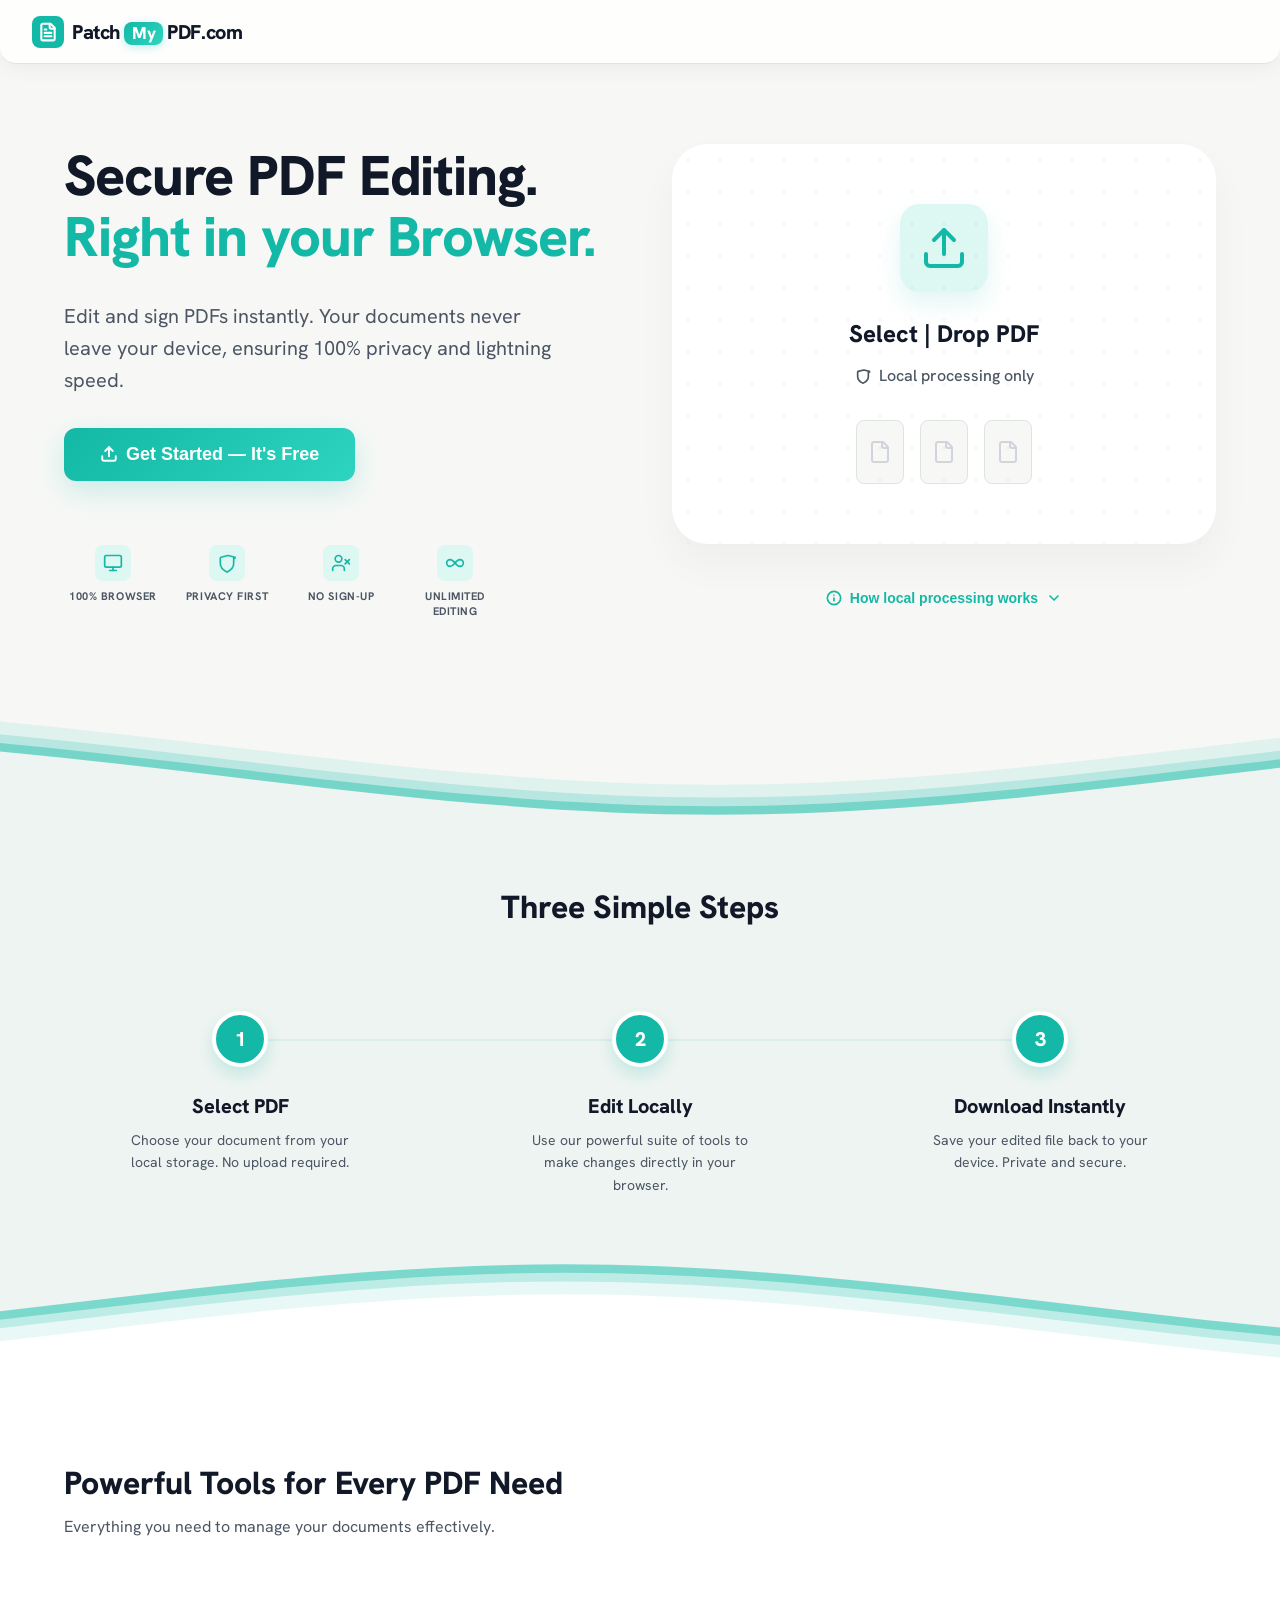
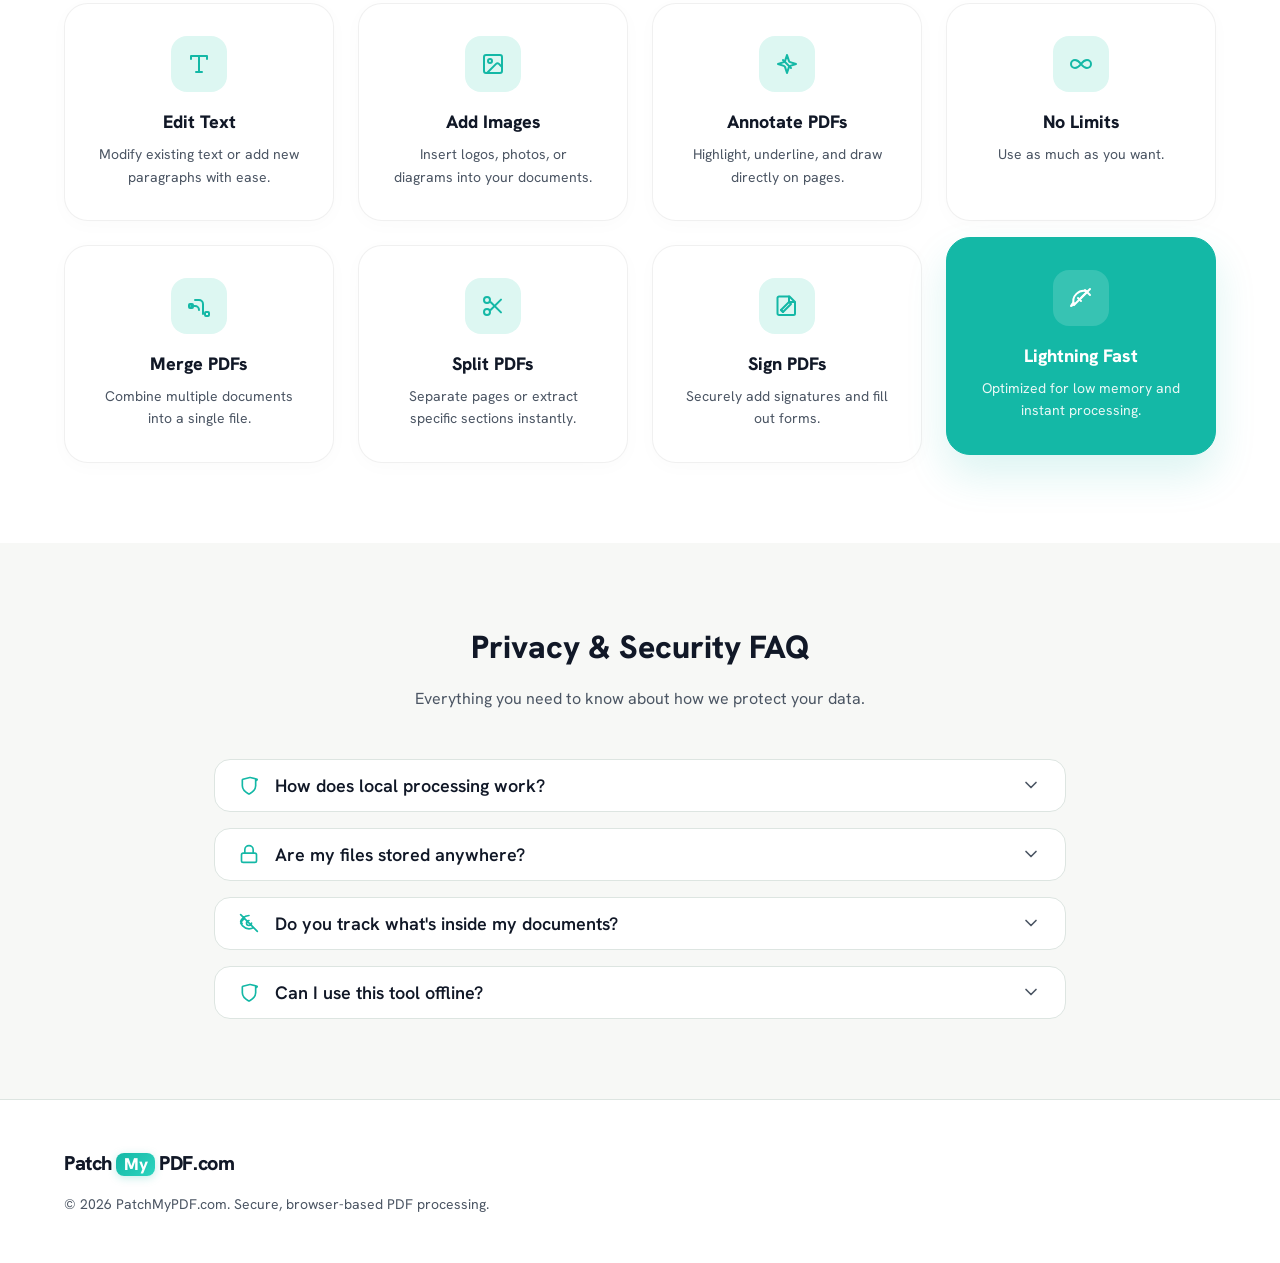
==== index.html @ a5cbeb70 "updated the theme'" ====
<!doctype html>
<html lang="en">
  <head>
    <meta charset="UTF-8" />
    <link rel="icon" type="image/svg+xml" href="/favicon.svg" />
    <meta name="viewport" content="width=device-width, initial-scale=1.0" />
    <link rel="canonical" href="https://patchmypdf.com" />
    <title>PatchMyPdf.com - Secure Browser PDF Editor</title>
    <meta name="description" content="Edit, sign, and annotate PDFs securely in your browser. Your files never leave your device, ensuring 100% privacy. Free to use with no sign-up required." />
    <meta name="keywords" content="pdf editor, edit pdf online, secure pdf editor, browser pdf editor, sign pdf, annotate pdf, fill pdf form, local pdf processing, private pdf editor, free pdf tools" />
    <meta name="author" content="PatchMyPDF" />
    <meta name="theme-color" content="#14B8A6" />
    <meta name="robots" content="index, follow" />
    
    <!-- Open Graph / Facebook -->
    <meta property="og:type" content="website" />
    <meta property="og:url" content="https://patchmypdf.com" />
    <meta property="og:title" content="PatchMyPdf.com - Secure Browser PDF Editor" />
    <meta property="og:description" content="Edit, sign, and annotate PDFs securely in your browser. Your files never leave your device, ensuring 100% privacy. Free to use with no sign-up required." />
    <meta property="og:image" content="https://patchmypdf.com/og-image.png" />
    <meta property="og:site_name" content="PatchMyPDF" />
    <meta property="og:locale" content="en_US" />

    <!-- Twitter -->
    <meta name="twitter:card" content="summary_large_image" />
    <meta name="twitter:url" content="https://patchmypdf.com" />
    <meta name="twitter:title" content="PatchMyPdf.com - Secure Browser PDF Editor" />
    <meta name="twitter:description" content="Edit, sign, and annotate PDFs securely in your browser. Your files never leave your device, ensuring 100% privacy. Free to use with no sign-up required." />
    <meta name="twitter:image" content="https://patchmypdf.com/og-image.png" />

    <!-- Web App Manifest & Apple Touch -->
    <link rel="manifest" href="/site.webmanifest" />
    <link rel="apple-touch-icon" href="/favicon.svg" />

    <link rel="preconnect" href="https://fonts.googleapis.com">
    <link rel="preconnect" href="https://fonts.gstatic.com" crossorigin>
    <link href="https://fonts.googleapis.com/css2?family=Hanken+Grotesk:ital,wght@0,100..900;1,100..900&family=Montserrat:ital,wght@0,100..900;1,100..900&display=swap" rel="stylesheet">

    <!-- JSON-LD Structured Data -->
    <script type="application/ld+json">
    {
      "@context": "https://schema.org",
      "@graph": [
        {
          "@type": "WebApplication",
          "@id": "https://patchmypdf.com/#webapp",
          "url": "https://patchmypdf.com",
          "name": "PatchMyPDF",
          "applicationCategory": "BusinessApplication",
          "operatingSystem": "All",
          "browserRequirements": "Requires JavaScript. Requires HTML5.",
          "softwareVersion": "1.0",
          "offers": {
            "@type": "Offer",
            "price": "0.00",
            "priceCurrency": "USD"
          },
          "description": "A privacy-first, secure, browser-based PDF editor. All processing happens locally on the user's device via WebAssembly.",
          "featureList": [
            "Secure browser-based PDF editing",
            "Local rendering and processing",
            "Text overlay editing and drawing tools",
            "Image insertion and digital signatures",
            "Page deletion, rotation, and merging"
          ],
          "screenshot": "https://patchmypdf.com/og-image.png",
          "author": {
            "@type": "Organization",
            "name": "PatchMyPDF",
            "url": "https://patchmypdf.com"
          }
        },
        {
          "@type": "FAQPage",
          "@id": "https://patchmypdf.com/#faq",
          "mainEntity": [
            {
              "@type": "Question",
              "name": "How does local processing work?",
              "acceptedAnswer": {
                "@type": "Answer",
                "text": "Our editor uses WebAssembly and modern browser APIs to process your PDFs directly on your device. When you open a file, it's loaded into your browser's memory, not our servers. All edits, annotations, and signing happen locally."
              }
            },
            {
              "@type": "Question",
              "name": "Are my files stored anywhere?",
              "acceptedAnswer": {
                "@type": "Answer",
                "text": "No. Your files are never uploaded to any cloud storage or server. They exist only in your browser's temporary memory while the tab is open. Once you close the tab or refresh the page, the data is cleared from memory."
              }
            },
            {
              "@type": "Question",
              "name": "Do you track what's inside my documents?",
              "acceptedAnswer": {
                "@type": "Answer",
                "text": "Absolutely not. Since the processing is 100% local, we have no technical way to see your content, filenames, or metadata. We don't even log that a specific file was opened."
              }
            },
            {
              "@type": "Question",
              "name": "Can I use this tool offline?",
              "acceptedAnswer": {
                "@type": "Answer",
                "text": "Yes! Once the page is loaded, you can disconnect from the internet and continue editing your PDFs. The core logic is bundled within the application and runs entirely in your browser."
              }
            }
          ]
        }
      ]
    }
    </script>
    <script type="module" crossorigin src="/assets/main-DFtUwtd4.js"></script>
    <link rel="modulepreload" crossorigin href="/assets/analytics-Dv_FBLls.js">
    <link rel="modulepreload" crossorigin href="/assets/rolldown-runtime-CpWojdLp.js">
    <link rel="modulepreload" crossorigin href="/assets/vendor-pdf-AKtx4L3C.js">
    <link rel="stylesheet" crossorigin href="/assets/main-BzLOwBxw.css">
  </head>
  <body>
    <!-- Header -->
    <header>
      <div class="container nav-container">
        <a href="./index.html" class="logo-wrap">
          <div class="logo-box">
            <!-- Lucide FileText icon -->
            <svg xmlns="http://www.w3.org/2000/svg" width="20" height="20" viewBox="0 0 24 24" fill="none" stroke="currentColor" stroke-width="2.5" stroke-linecap="round" stroke-linejoin="round"><path d="M15 2H6a2 2 0 0 0-2 2v16a2 2 0 0 0 2 2h12a2 2 0 0 0 2-2V7Z"/><path d="M14 2v4a2 2 0 0 0 2 2h4"/><path d="M10 9H8"/><path d="M16 13H8"/><path d="M16 17H8"/></svg>
          </div>
          <span class="logo-text">Patch<span class="logo-highlight">My</span>PDF.com</span>
        </a>
      </div>
    </header>

    <!-- Main -->
    <main>
      <!-- Hero -->
      <section class="hero">
        <div class="container hero-grid">
          <!-- Left Column -->
          <div class="hero-content">
            <h1 class="hero-title">Secure PDF Editing.<br /><span>Right in your Browser.</span></h1>
            <p class="hero-desc">
              Edit and sign PDFs instantly. Your documents never leave your device, ensuring 100% privacy and lightning speed.
            </p>
            
            <div>
              <button id="get-started-btn" class="btn-primary">
                <!-- Lucide Upload icon -->
                <svg xmlns="http://www.w3.org/2000/svg" width="18" height="18" viewBox="0 0 24 24" fill="none" stroke="currentColor" stroke-width="2.5" stroke-linecap="round" stroke-linejoin="round"><path d="M21 15v4a2 2 0 0 1-2 2H5a2 2 0 0 1-2-2v-4"/><polyline points="17 8 12 3 7 8"/><line x1="12" x2="12" y1="3" y2="15"/></svg>
                Get Started — It's Free
              </button>
            </div>

            <!-- Badges -->
            <div class="badges-grid">
              <div class="badge-item">
                <div class="badge-icon">
                  <!-- Lucide Monitor icon -->
                  <svg xmlns="http://www.w3.org/2000/svg" width="20" height="20" viewBox="0 0 24 24" fill="none" stroke="currentColor" stroke-width="2" stroke-linecap="round" stroke-linejoin="round"><rect width="20" height="14" x="2" y="3" rx="2"/><line x1="8" x2="16" y1="21" y2="21"/><line x1="12" x2="12" y1="17" y2="21"/></svg>
                </div>
                <span class="badge-label">100% BROWSER</span>
              </div>
              <div class="badge-item">
                <div class="badge-icon">
                  <!-- Lucide Shield icon -->
                  <svg xmlns="http://www.w3.org/2000/svg" width="20" height="20" viewBox="0 0 24 24" fill="none" stroke="currentColor" stroke-width="2" stroke-linecap="round" stroke-linejoin="round"><path d="M20 13c0 5-3.5 7.5-7.66 9.7a1 1 0 0 1-.68 0C7.5 20.5 4 18 4 13V6a1 1 0 0 1 .76-.97l8.24-2a1 1 0 0 1 .48 0l8.24 2A1 1 0 0 1 20 6z"/></svg>
                </div>
                <span class="badge-label">PRIVACY FIRST</span>
              </div>
              <div class="badge-item">
                <div class="badge-icon">
                  <!-- Lucide UserX icon -->
                  <svg xmlns="http://www.w3.org/2000/svg" width="20" height="20" viewBox="0 0 24 24" fill="none" stroke="currentColor" stroke-width="2" stroke-linecap="round" stroke-linejoin="round"><path d="M16 21v-2a4 4 0 0 0-4-4H6a4 4 0 0 0-4 4v2"/><circle cx="9" cy="7" r="4"/><line x1="17" x2="22" y1="8" y2="13"/><line x1="22" x2="17" y1="8" y2="13"/></svg>
                </div>
                <span class="badge-label">NO SIGN-UP</span>
              </div>
              <div class="badge-item">
                <div class="badge-icon">
                  <!-- Lucide Infinity icon -->
                  <svg xmlns="http://www.w3.org/2000/svg" width="20" height="20" viewBox="0 0 24 24" fill="none" stroke="currentColor" stroke-width="2" stroke-linecap="round" stroke-linejoin="round"><path d="M12 12c-2-2.67-4-4-6-4a4 4 0 1 0 0 8c2 0 4-1.33 6-4Zm0 0c2 2.67 4 4 6 4a4 4 0 1 0 0-8c-2 0-4 1.33-6 4Z"/></svg>
                </div>
                <span class="badge-label">UNLIMITED EDITING</span>
              </div>
            </div>
          </div>

          <!-- Right Column (Drop Zone Container) -->
          <div>
            <div id="drop-zone" class="drop-paper" tabindex="0" aria-label="Upload PDF file" role="button">
              <input id="pdf-upload-input" type="file" accept="application/pdf" style="display: none;" aria-label="Upload PDF file" />
              
              <!-- Global validation error -->
              <div id="global-error" class="global-error-box">
                <!-- Lucide AlertCircle icon -->
                <svg xmlns="http://www.w3.org/2000/svg" width="18" height="18" viewBox="0 0 24 24" fill="none" stroke="currentColor" stroke-width="2" stroke-linecap="round" stroke-linejoin="round"><circle cx="12" cy="12" r="10"/><line x1="12" x2="12" y1="8" y2="12"/><line x1="12" x2="12.01" y1="16" y2="16"/></svg>
                <span id="global-error-text">Please select a valid PDF file.</span>
              </div>

              <!-- Upload View (Default) -->
              <div id="upload-view" class="upload-view-content">
                <div class="upload-icon-box">
                  <!-- Lucide Upload icon -->
                  <svg xmlns="http://www.w3.org/2000/svg" width="48" height="48" viewBox="0 0 24 24" fill="none" stroke="currentColor" stroke-width="2" stroke-linecap="round" stroke-linejoin="round"><path d="M21 15v4a2 2 0 0 1-2 2H5a2 2 0 0 1-2-2v-4"/><polyline points="17 8 12 3 7 8"/><line x1="12" x2="12" y1="3" y2="15"/></svg>
                </div>
                <h2 class="upload-title">Select | Drop PDF</h2>
                <div class="upload-subtitle">
                  <!-- Lucide Shield icon -->
                  <svg xmlns="http://www.w3.org/2000/svg" width="16" height="16" viewBox="0 0 24 24" fill="none" stroke="currentColor" stroke-width="2.5" stroke-linecap="round" stroke-linejoin="round"><path d="M20 13c0 5-3.5 7.5-7.66 9.7a1 1 0 0 1-.68 0C7.5 20.5 4 18 4 13V6a1 1 0 0 1 .76-.97l8.24-2a1 1 0 0 1 .48 0l8.24 2A1 1 0 0 1 20 6z"/></svg>
                  Local processing only
                </div>
                <div class="file-cards-preview">
                  <div class="preview-card">
                    <svg xmlns="http://www.w3.org/2000/svg" width="24" height="24" viewBox="0 0 24 24" fill="none" stroke="currentColor" stroke-width="2" stroke-linecap="round" stroke-linejoin="round"><path d="M15 2H6a2 2 0 0 0-2 2v16a2 2 0 0 0 2 2h12a2 2 0 0 0 2-2V7Z"/><path d="M14 2v4a2 2 0 0 0 2 2h4"/></svg>
                  </div>
                  <div class="preview-card">
                    <svg xmlns="http://www.w3.org/2000/svg" width="24" height="24" viewBox="0 0 24 24" fill="none" stroke="currentColor" stroke-width="2" stroke-linecap="round" stroke-linejoin="round"><path d="M15 2H6a2 2 0 0 0-2 2v16a2 2 0 0 0 2 2h12a2 2 0 0 0 2-2V7Z"/><path d="M14 2v4a2 2 0 0 0 2 2h4"/></svg>
                  </div>
                  <div class="preview-card">
                    <svg xmlns="http://www.w3.org/2000/svg" width="24" height="24" viewBox="0 0 24 24" fill="none" stroke="currentColor" stroke-width="2" stroke-linecap="round" stroke-linejoin="round"><path d="M15 2H6a2 2 0 0 0-2 2v16a2 2 0 0 0 2 2h12a2 2 0 0 0 2-2V7Z"/><path d="M14 2v4a2 2 0 0 0 2 2h4"/></svg>
                  </div>
                </div>
              </div>

              <!-- Staging View (Hidden initially) -->
              <div id="staging-view" class="staging-view-content" style="display: none;">
                <div class="staged-icon-wrap">
                  <div class="staged-icon-box">
                    <!-- Lucide FileText icon -->
                    <svg xmlns="http://www.w3.org/2000/svg" width="32" height="32" viewBox="0 0 24 24" fill="none" stroke="currentColor" stroke-width="2" stroke-linecap="round" stroke-linejoin="round"><path d="M15 2H6a2 2 0 0 0-2 2v16a2 2 0 0 0 2 2h12a2 2 0 0 0 2-2V7Z"/><path d="M14 2v4a2 2 0 0 0 2 2h4"/><path d="M10 9H8"/><path d="M16 13H8"/><path d="M16 17H8"/></svg>
                  </div>
                  <div class="success-badge">
                    <!-- Lucide CheckCircle icon -->
                    <svg xmlns="http://www.w3.org/2000/svg" width="16" height="16" viewBox="0 0 24 24" fill="none" stroke="currentColor" stroke-width="2.5" stroke-linecap="round" stroke-linejoin="round"><circle cx="12" cy="12" r="10"/><path d="m9 12 2 2 4-4"/></svg>
                  </div>
                </div>

                <h3 id="staged-file-name" class="staged-name">document.pdf</h3>
                <div id="staged-file-details" class="staged-details">2.4 MB • 2 pages</div>

                <span class="staged-action-title">SELECT AN ACTION</span>

                <div class="progress-bar-container" id="processing-bar">
                  <div class="progress-bar">
                    <div class="progress-bar-fill"></div>
                  </div>
                  <span class="processing-text">PROCESSING DOCUMENT...</span>
                </div>

                <div class="action-buttons-stack">
                  <div class="primary-action-wrap">
                    <button id="proceed-btn" class="btn-primary" style="padding: 12px 48px; font-size: 16px; border-radius: 12px;">
                      <!-- Lucide FileText icon -->
                      <svg xmlns="http://www.w3.org/2000/svg" width="18" height="18" viewBox="0 0 24 24" fill="none" stroke="currentColor" stroke-width="2" stroke-linecap="round" stroke-linejoin="round"><path d="M15 2H6a2 2 0 0 0-2 2v16a2 2 0 0 0 2 2h12a2 2 0 0 0 2-2V7Z"/><path d="M14 2v4a2 2 0 0 0 2 2h4"/><path d="M10 9H8"/><path d="M16 13H8"/><path d="M16 17H8"/></svg>
                      Edit Content
                    </button>
                  </div>
                  <button id="remove-btn" class="btn-text-full">
                    <!-- Lucide X icon -->
                    <svg xmlns="http://www.w3.org/2000/svg" width="18" height="18" viewBox="0 0 24 24" fill="none" stroke="currentColor" stroke-width="2" stroke-linecap="round" stroke-linejoin="round"><path d="M18 6 6 18"/><path d="m6 6 12 12"/></svg>
                    Remove File
                  </button>
                </div>
              </div>

              <!-- Password Unlock View (Hidden initially) -->
              <div id="password-view" class="password-view-content" style="display: none;">
                <div class="lock-icon-box">
                  <!-- Lucide Lock icon -->
                  <svg xmlns="http://www.w3.org/2000/svg" width="32" height="32" viewBox="0 0 24 24" fill="none" stroke="currentColor" stroke-width="2" stroke-linecap="round" stroke-linejoin="round"><rect width="18" height="11" x="3" y="11" rx="2" ry="2"/><path d="M7 11V7a5 5 0 0 1 10 0v4"/></svg>
                </div>

                <h3 class="staged-name password-file-name">document.pdf</h3>
                <div class="staged-details" style="font-weight: 500;">
                  This file is password-protected. Enter password to unlock and edit.
                </div>

                <div id="password-error" class="alert-error" style="display: none;">
                  Incorrect password. Please try again.
                </div>

                <form id="password-form" class="password-input-group">
                  <div class="password-input-wrapper">
                    <span class="password-label">PDF Password</span>
                    <input id="password-input" class="password-input-field" type="password" required aria-label="PDF Password" />
                    
                    <button type="button" id="toggle-password-btn" class="toggle-password-btn" aria-label="toggle password visibility">
                      <!-- Lucide Eye icon -->
                      <svg class="eye-icon" xmlns="http://www.w3.org/2000/svg" width="20" height="20" viewBox="0 0 24 24" fill="none" stroke="currentColor" stroke-width="2" stroke-linecap="round" stroke-linejoin="round"><path d="M2.062 12.348a1 1 0 0 1 0-.696 10.75 10.75 0 0 1 19.876 0 1 1 0 0 1 0 .696 10.75 10.75 0 0 1-19.876 0z"/><circle cx="12" cy="12" r="3"/></svg>
                      <!-- Lucide EyeOff icon (hidden initially) -->
                      <svg class="eye-off-icon" style="display: none;" xmlns="http://www.w3.org/2000/svg" width="20" height="20" viewBox="0 0 24 24" fill="none" stroke="currentColor" stroke-width="2" stroke-linecap="round" stroke-linejoin="round"><path d="M9.88 9.88a3 3 0 1 0 4.24 4.24"/><path d="M10.73 5.08A10.43 10.43 0 0 1 12 5c7 0 10 7 10 7a13.16 13.16 0 0 1-1.67 2.68"/><path d="M6.61 6.61A13.52 13.52 0 0 0 2 12s3 7 10 7a9.74 9.74 0 0 0 5.39-1.61"/><line x1="2" x2="22" y1="2" y2="22"/></svg>
                    </button>
                  </div>

                  <div class="password-btn-group" style="margin-top: 24px;">
                    <button type="button" id="cancel-unlock-btn" class="btn-text" style="padding: 12px 24px; border-radius: 12px; font-weight: 600;">Cancel</button>
                    <button type="submit" id="unlock-btn" class="btn-primary" disabled style="padding: 12px 24px; border-radius: 12px; font-weight: 600; font-size: 14px;">Unlock</button>
                  </div>
                </form>
              </div>

              <!-- Background dot pattern overlay -->
              <div class="dots-pattern"></div>
            </div>

            <!-- How It Works Toggler -->
            <div class="how-it-works-wrap">
              <button id="how-it-works-toggle" class="how-it-works-toggle" aria-expanded="false" aria-controls="how-it-works-content">
                <!-- Lucide Info icon -->
                <svg xmlns="http://www.w3.org/2000/svg" width="16" height="16" viewBox="0 0 24 24" fill="none" stroke="currentColor" stroke-width="2.5" stroke-linecap="round" stroke-linejoin="round"><circle cx="12" cy="12" r="10"/><path d="M12 16v-4"/><path d="M12 8h.01"/></svg>
                How local processing works
                <!-- Lucide ChevronDown icon -->
                <svg class="chevron-icon" xmlns="http://www.w3.org/2000/svg" width="16" height="16" viewBox="0 0 24 24" fill="none" stroke="currentColor" stroke-width="2.5" stroke-linecap="round" stroke-linejoin="round"><path d="m6 9 6 6 6-6"/></svg>
              </button>
              
              <div id="how-it-works-content" class="how-it-works-content">
                <p>
                  When you select a PDF, your browser reads the file directly from your disk into its private memory. Our code (running in your browser) performs all editing tasks using your computer's power. <strong>Your file data is never sent to our servers.</strong> Even if you disconnect from the internet after loading the page, the editor will continue to work.
                </p>
              </div>
            </div>
          </div>
        </div>
      </section>

      <!-- Top Wave Transition -->
      <div class="wave-transition top-wave">
        <div class="wave-container">
          <svg class="waves-svg" xmlns="http://www.w3.org/2000/svg" viewBox="0 24 150 28" preserveAspectRatio="none" shapeRendering="auto">
            <defs>
              <path id="gentle-wave" d="M-160 44c30 0 58-18 88-18s 58 18 88 18 58-18 88-18 58 18 88 18 v44h-352z" />
            </defs>
            <g class="parallax">
              <use href="#gentle-wave" x="48" y="0" />
              <use href="#gentle-wave" x="48" y="3" />
              <use href="#gentle-wave" x="48" y="5" />
              <use href="#gentle-wave" x="48" y="7" />
            </g>
          </svg>
        </div>
      </div>

      <!-- Three Steps Section -->
      <section class="steps-section">
        <div class="container" style="position: relative; z-index: 1;">
          <h2 class="steps-title">Three Simple Steps</h2>
          
          <div class="steps-grid">
            <!-- Connector Line -->
            <div class="steps-line"></div>

            <!-- Step 1 -->
            <div class="step-card">
              <div class="step-number">1</div>
              <div>
                <h3 class="step-card-title">Select PDF</h3>
                <p class="step-card-desc">Choose your document from your local storage. No upload required.</p>
              </div>
            </div>

            <!-- Step 2 -->
            <div class="step-card">
              <div class="step-number">2</div>
              <div>
                <h3 class="step-card-title">Edit Locally</h3>
                <p class="step-card-desc">Use our powerful suite of tools to make changes directly in your browser.</p>
              </div>
            </div>

            <!-- Step 3 -->
            <div class="step-card">
              <div class="step-number">3</div>
              <div>
                <h3 class="step-card-title">Download Instantly</h3>
                <p class="step-card-desc">Save your edited file back to your device. Private and secure.</p>
              </div>
            </div>
          </div>
        </div>
      </section>

      <!-- Bottom Wave Transition -->
      <div class="wave-transition bottom-wave">
        <div class="wave-container">
          <svg class="waves-svg" xmlns="http://www.w3.org/2000/svg" viewBox="0 24 150 28" preserveAspectRatio="none" shapeRendering="auto">
            <defs>
              <path id="gentle-wave" d="M-160 44c30 0 58-18 88-18s 58 18 88 18 58-18 88-18 58 18 88 18 v44h-352z" />
            </defs>
            <g class="parallax">
              <use href="#gentle-wave" x="48" y="0" />
              <use href="#gentle-wave" x="48" y="3" />
              <use href="#gentle-wave" x="48" y="5" />
              <use href="#gentle-wave" x="48" y="7" />
            </g>
          </svg>
        </div>
      </div>

      <!-- Tools Grid -->
      <section class="tools-section">
        <div class="container">
          <div class="tools-header">
            <h2 class="tools-section-title">Powerful Tools for Every PDF Need</h2>
            <p class="tools-section-desc">Everything you need to manage your documents effectively.</p>
          </div>

          <div class="tools-cards-grid">
            <!-- Edit Text -->
            <div class="tool-card">
              <div class="tool-card-icon-box">
                <!-- Lucide Type icon -->
                <svg xmlns="http://www.w3.org/2000/svg" width="24" height="24" viewBox="0 0 24 24" fill="none" stroke="currentColor" stroke-width="2" stroke-linecap="round" stroke-linejoin="round"><polyline points="4 7 4 4 20 4 20 7"/><line x1="9" x2="15" y1="20" y2="20"/><line x1="12" x2="12" y1="4" y2="20"/></svg>
              </div>
              <h3 class="tool-card-title">Edit Text</h3>
              <p class="tool-card-desc">Modify existing text or add new paragraphs with ease.</p>
            </div>

            <!-- Add Images -->
            <div class="tool-card">
              <div class="tool-card-icon-box">
                <!-- Lucide Image icon -->
                <svg xmlns="http://www.w3.org/2000/svg" width="24" height="24" viewBox="0 0 24 24" fill="none" stroke="currentColor" stroke-width="2" stroke-linecap="round" stroke-linejoin="round"><rect width="18" height="18" x="3" y="3" rx="2" ry="2"/><circle cx="9" cy="9" r="2"/><path d="m21 15-3.086-3.086a2 2 0 0 0-2.828 0L6 21"/></svg>
              </div>
              <h3 class="tool-card-title">Add Images</h3>
              <p class="tool-card-desc">Insert logos, photos, or diagrams into your documents.</p>
            </div>

            <!-- Annotate -->
            <div class="tool-card">
              <div class="tool-card-icon-box">
                <!-- Lucide PenTool icon -->
                <svg xmlns="http://www.w3.org/2000/svg" width="24" height="24" viewBox="0 0 24 24" fill="none" stroke="currentColor" stroke-width="2" stroke-linecap="round" stroke-linejoin="round"><path d="m12 3-1.912 5.813a2 2 0 0 1-1.275 1.275L3 12l5.813 1.912a2 2 0 0 1 1.275 1.275L12 21l1.912-5.813a2 2 0 0 1 1.275-1.275L21 12l-5.813-1.912a2 2 0 0 1-1.275-1.275Z"/><path d="m8 8 8 8"/></svg>
              </div>
              <h3 class="tool-card-title">Annotate PDFs</h3>
              <p class="tool-card-desc">Highlight, underline, and draw directly on pages.</p>
            </div>

            <!-- No Limits -->
            <div class="tool-card">
              <div class="tool-card-icon-box">
                <!-- Lucide Infinity icon -->
                <svg xmlns="http://www.w3.org/2000/svg" width="24" height="24" viewBox="0 0 24 24" fill="none" stroke="currentColor" stroke-width="2" stroke-linecap="round" stroke-linejoin="round"><path d="M12 12c-2-2.67-4-4-6-4a4 4 0 1 0 0 8c2 0 4-1.33 6-4Zm0 0c2 2.67 4 4 6 4a4 4 0 1 0 0-8c-2 0-4 1.33-6 4Z"/></svg>
              </div>
              <h3 class="tool-card-title">No Limits</h3>
              <p class="tool-card-desc">Use as much as you want.</p>
            </div>

            <!-- Merge PDFs -->
            <div class="tool-card">
              <div class="tool-card-icon-box">
                <!-- Lucide Merge icon -->
                <svg xmlns="http://www.w3.org/2000/svg" width="24" height="24" viewBox="0 0 24 24" fill="none" stroke="currentColor" stroke-width="2" stroke-linecap="round" stroke-linejoin="round"><path d="M8 6h4a4 4 0 0 1 4 4v10"/><path d="M12 16a4 4 0 0 0-4-4H4"/><rect width="4" height="4" x="2" y="10" rx="1"/><rect width="4" height="4" x="18" y="18" rx="1"/></svg>
              </div>
              <h3 class="tool-card-title">Merge PDFs</h3>
              <p class="tool-card-desc">Combine multiple documents into a single file.</p>
            </div>

            <!-- Split PDFs -->
            <div class="tool-card">
              <div class="tool-card-icon-box">
                <!-- Lucide Scissors icon -->
                <svg xmlns="http://www.w3.org/2000/svg" width="24" height="24" viewBox="0 0 24 24" fill="none" stroke="currentColor" stroke-width="2" stroke-linecap="round" stroke-linejoin="round"><circle cx="6" cy="6" r="3"/><circle cx="6" cy="18" r="3"/><line x1="9.8" x2="20" y1="8.2" y2="18.4"/><line x1="9.8" x2="20" y1="15.8" y2="5.6"/></svg>
              </div>
              <h3 class="tool-card-title">Split PDFs</h3>
              <p class="tool-card-desc">Separate pages or extract specific sections instantly.</p>
            </div>

            <!-- Sign PDFs -->
            <div class="tool-card">
              <div class="tool-card-icon-box">
                <!-- Lucide FileSignature icon -->
                <svg xmlns="http://www.w3.org/2000/svg" width="24" height="24" viewBox="0 0 24 24" fill="none" stroke="currentColor" stroke-width="2" stroke-linecap="round" stroke-linejoin="round"><path d="M20 19.5c0 .8-.7 1.5-1.5 1.5H4c-.8 0-1.5-.7-1.5-1.5V4c0-.8.7-1.5 1.5-1.5h10.5L20 8v11.5Z"/><path d="M14 2.5V8h5.5"/><path d="m8 18 2-2 6-6-2-2-6 6-2 2Z"/><path d="m6 16 2 2"/></svg>
              </div>
              <h3 class="tool-card-title">Sign PDFs</h3>
              <p class="tool-card-desc">Securely add signatures and fill out forms.</p>
            </div>

            <!-- Lightning Fast -->
            <div class="tool-card active">
              <div class="tool-card-icon-box">
                <!-- Lucide Rocket icon -->
                <svg xmlns="http://www.w3.org/2000/svg" width="24" height="24" viewBox="0 0 24 24" fill="none" stroke="currentColor" stroke-width="2" stroke-linecap="round" stroke-linejoin="round"><path d="M4.5 16.5c-1.5 1.25-2.5 3.5-2.5 3.5s2.25-1 3.5-2.5"/><path d="M12 12l9-9"/><path d="M16 4l5 5"/><path d="M9 12l3 3"/><path d="M18.5 5.5A10.5 10.5 0 0 0 5 19l1.5-1.5L9 15l1.5-1.5L12 12l2.5-2.5L17 7l1.5-1.5Z"/></svg>
              </div>
              <h3 class="tool-card-title">Lightning Fast</h3>
              <p class="tool-card-desc">Optimized for low memory and instant processing.</p>
            </div>
          </div>
        </div>
      </section>

      <!-- FAQ -->
      <section class="faq-section">
        <div class="container-md">
          <div class="faq-header">
            <h2 class="faq-title">Privacy & Security FAQ</h2>
            <p class="faq-desc">Everything you need to know about how we protect your data.</p>
          </div>

          <div class="faq-list">
            <!-- FAQ 1 -->
            <div class="accordion-item">
              <div class="accordion-header" role="button" aria-expanded="false" tabindex="0">
                <div class="accordion-header-left">
                  <span class="accordion-icon">
                    <svg xmlns="http://www.w3.org/2000/svg" width="20" height="20" viewBox="0 0 24 24" fill="none" stroke="currentColor" stroke-width="2" stroke-linecap="round" stroke-linejoin="round"><path d="M20 13c0 5-3.5 7.5-7.66 9.7a1 1 0 0 1-.68 0C7.5 20.5 4 18 4 13V6a1 1 0 0 1 .76-.97l8.24-2a1 1 0 0 1 .48 0l8.24 2A1 1 0 0 1 20 6z"/></svg>
                  </span>
                  <span class="accordion-question">How does local processing work?</span>
                </div>
                <span class="accordion-chevron">
                  <svg xmlns="http://www.w3.org/2000/svg" width="20" height="20" viewBox="0 0 24 24" fill="none" stroke="currentColor" stroke-width="2" stroke-linecap="round" stroke-linejoin="round"><path d="m6 9 6 6 6-6"/></svg>
                </span>
              </div>
              <div class="accordion-details">
                <div class="accordion-answer">
                  Our editor uses WebAssembly and modern browser APIs to process your PDFs directly on your device. When you open a file, it's loaded into your browser's memory, not our servers. All edits, annotations, and signing happen locally.
                </div>
              </div>
            </div>

            <!-- FAQ 2 -->
            <div class="accordion-item">
              <div class="accordion-header" role="button" aria-expanded="false" tabindex="0">
                <div class="accordion-header-left">
                  <span class="accordion-icon">
                    <svg xmlns="http://www.w3.org/2000/svg" width="20" height="20" viewBox="0 0 24 24" fill="none" stroke="currentColor" stroke-width="2" stroke-linecap="round" stroke-linejoin="round"><rect width="18" height="11" x="3" y="11" rx="2" ry="2"/><path d="M7 11V7a5 5 0 0 1 10 0v4"/></svg>
                  </span>
                  <span class="accordion-question">Are my files stored anywhere?</span>
                </div>
                <span class="accordion-chevron">
                  <svg xmlns="http://www.w3.org/2000/svg" width="20" height="20" viewBox="0 0 24 24" fill="none" stroke="currentColor" stroke-width="2" stroke-linecap="round" stroke-linejoin="round"><path d="m6 9 6 6 6-6"/></svg>
                </span>
              </div>
              <div class="accordion-details">
                <div class="accordion-answer">
                  No. Your files are never uploaded to any cloud storage or server. They exist only in your browser's temporary memory while the tab is open. Once you close the tab or refresh the page, the data is cleared from memory.
                </div>
              </div>
            </div>

            <!-- FAQ 3 -->
            <div class="accordion-item">
              <div class="accordion-header" role="button" aria-expanded="false" tabindex="0">
                <div class="accordion-header-left">
                  <span class="accordion-icon">
                    <svg xmlns="http://www.w3.org/2000/svg" width="20" height="20" viewBox="0 0 24 24" fill="none" stroke="currentColor" stroke-width="2" stroke-linecap="round" stroke-linejoin="round"><path d="m17.94 17.94-2.06-2.06M15 12a3 3 0 1 1-3-3m0-6c-7 0-10 7-10 7a13.16 13.16 0 0 0 1.67 2.68M6.61 6.61A13.52 13.52 0 0 0 2 12s3 7 10 7a9.74 9.74 0 0 0 5.39-1.61M2 2l20 20"/></svg>
                  </span>
                  <span class="accordion-question">Do you track what's inside my documents?</span>
                </div>
                <span class="accordion-chevron">
                  <svg xmlns="http://www.w3.org/2000/svg" width="20" height="20" viewBox="0 0 24 24" fill="none" stroke="currentColor" stroke-width="2" stroke-linecap="round" stroke-linejoin="round"><path d="m6 9 6 6 6-6"/></svg>
                </span>
              </div>
              <div class="accordion-details">
                <div class="accordion-answer">
                  Absolutely not. Since the processing is 100% local, we have no technical way to see your content, filenames, or metadata. We don't even log that a specific file was opened.
                </div>
              </div>
            </div>

            <!-- FAQ 4 -->
            <div class="accordion-item">
              <div class="accordion-header" role="button" aria-expanded="false" tabindex="0">
                <div class="accordion-header-left">
                  <span class="accordion-icon">
                    <svg xmlns="http://www.w3.org/2000/svg" width="20" height="20" viewBox="0 0 24 24" fill="none" stroke="currentColor" stroke-width="2" stroke-linecap="round" stroke-linejoin="round"><path d="M20 13c0 5-3.5 7.5-7.66 9.7a1 1 0 0 1-.68 0C7.5 20.5 4 18 4 13V6a1 1 0 0 1 .76-.97l8.24-2a1 1 0 0 1 .48 0l8.24 2A1 1 0 0 1 20 6z"/></svg>
                  </span>
                  <span class="accordion-question">Can I use this tool offline?</span>
                </div>
                <span class="accordion-chevron">
                  <svg xmlns="http://www.w3.org/2000/svg" width="20" height="20" viewBox="0 0 24 24" fill="none" stroke="currentColor" stroke-width="2" stroke-linecap="round" stroke-linejoin="round"><path d="m6 9 6 6 6-6"/></svg>
                </span>
              </div>
              <div class="accordion-details">
                <div class="accordion-answer">
                  Yes! Once the page is loaded, you can disconnect from the internet and continue editing your PDFs. The core logic is bundled within the application and runs entirely in your browser.
                </div>
              </div>
            </div>
          </div>
        </div>
      </section>
    </main>

    <!-- Footer -->
    <footer>
      <div class="container footer-content">
        <div class="footer-left">
          <a href="./index.html" class="logo-wrap">
            <span class="logo-text">Patch<span class="logo-highlight">My</span>PDF.com</span>
          </a>
          <p class="footer-copy">© 2026 PatchMyPDF.com. Secure, browser-based PDF processing.</p>
        </div>
      </div>
    </footer>

    <!-- Landing page script entry -->
  </body>
</html>
---- assets/main-BzLOwBxw.css ----
:root{--color-primary:#14b8a6;--color-primary-light:#2dd4bf;--color-primary-dark:#0f766e;--color-primary-contrast:#fff;--color-secondary:#4b5563;--color-secondary-light:#ddf7f2;--color-secondary-dark:#111827;--color-bg-default:#f7f8f6;--color-bg-paper:#fff;--color-bg-surface-2:#eef4f1;--color-text-primary:#111827;--color-text-secondary:#4b5563;--color-text-muted:#6b7280;--color-border:#dde5e1;--color-border-strong:#b9c8c2;--color-divider:#dde5e1;--color-error:#dc2626;--color-error-light:#fee2e2;--color-warning:#d97706;--color-success:#14b8a6;--color-success-light:#ddf7f2;--font-sans:"Hanken Grotesk", "Inter", -apple-system, BlinkMacSystemFont, "Segoe UI", Roboto, sans-serif;--border-radius-lg:32px;--border-radius-md:20px;--border-radius-sm:12px;--shadow-sm:0 4px 20px #11182705;--shadow-md:0 10px 30px #1118270a;--shadow-lg:0 20px 50px #11182714;--shadow-primary:0 10px 30px #14b8a633;--shadow-primary-hover:0 15px 35px #14b8a64d;--shadow-highlight:0 20px 40px #14b8a626}*{box-sizing:border-box;margin:0;padding:0}body{font-family:var(--font-sans);background-color:var(--color-bg-default);color:var(--color-text-primary);-webkit-font-smoothing:antialiased;-moz-osx-font-smoothing:grayscale;line-height:1.5}.container{width:100%;max-width:1200px;margin:0 auto;padding:0 16px}@media (width>=600px){.container{padding:0 24px}}.container-md{width:100%;max-width:900px;margin:0 auto;padding:0 16px}@media (width>=600px){.container-md{padding:0 24px}}header{z-index:1100;-webkit-backdrop-filter:blur(8px);border-bottom:1px solid var(--color-divider);box-sizing:border-box;background-color:#fffc;border-bottom-right-radius:16px;border-bottom-left-radius:16px;align-items:center;height:64px;display:flex;position:sticky;top:0;box-shadow:0 4px 20px #0000000d}header .nav-container{justify-content:space-between;align-items:center;width:100%;max-width:none;padding-left:16px;padding-right:16px;display:flex}@media (width>=600px){header .nav-container{padding-left:32px;padding-right:32px}}.logo-wrap{color:inherit;align-items:center;gap:8px;text-decoration:none;display:flex}.logo-box{background-color:var(--color-primary);color:#fff;border-radius:8px;justify-content:center;align-items:center;padding:6px;display:flex}.logo-text{letter-spacing:-.02em;color:var(--color-text-primary);font-size:20px;font-weight:800}.logo-highlight{background:linear-gradient(135deg, var(--color-primary) 0%, var(--color-primary-light) 100%);color:#fff;border-radius:8px;align-items:center;margin:0 4px;padding:3px 8px;font-size:.85em;line-height:1;display:inline-flex;box-shadow:0 2px 8px #14b8a640}.hero{padding-top:48px;padding-bottom:64px}@media (width>=900px){.hero{padding-top:80px;padding-bottom:80px}}.hero-grid{grid-template-columns:1fr;align-items:center;gap:64px;display:grid}@media (width>=768px){.hero-grid{grid-template-columns:1fr 1fr;gap:64px}}.hero-content{text-align:center;flex-direction:column;align-items:center;gap:32px;display:flex}@media (width>=768px){.hero-content{text-align:left;align-items:flex-start}}.hero-title{letter-spacing:-.02em;color:var(--color-text-primary);font-size:36px;font-weight:800;line-height:1.1}@media (width>=992px){.hero-title{font-size:56px}}.hero-title span{color:var(--color-primary)}.hero-desc{color:var(--color-text-secondary);max-width:500px;font-size:20px;line-height:1.6}.btn-primary{border-radius:var(--border-radius-sm);background:linear-gradient(135deg, var(--color-primary) 0%, var(--color-primary-light) 100%);color:#fff;cursor:pointer;box-shadow:var(--shadow-primary);border:none;justify-content:center;align-items:center;gap:8px;padding:16px 36px;font-size:18px;font-weight:700;text-decoration:none;transition:all .3s cubic-bezier(.4,0,.2,1);display:inline-flex}.btn-primary:hover{background:linear-gradient(135deg, var(--color-primary-dark) 0%, var(--color-primary) 100%);box-shadow:var(--shadow-primary-hover);transform:translateY(-2px)}.btn-primary:disabled{color:#9ca3af;cursor:not-allowed;box-shadow:none;background:#dde5e1;transform:none!important}.btn-text{border-radius:var(--border-radius-sm);color:var(--color-text-secondary);cursor:pointer;background:0 0;border:none;justify-content:center;align-items:center;gap:8px;padding:12px 24px;font-size:14px;font-weight:500;transition:all .2s;display:inline-flex}.btn-text:hover{background-color:var(--color-error-light);color:var(--color-error)}.badges-grid{grid-template-columns:repeat(2,1fr);justify-items:center;gap:16px;width:100%;max-width:440px;padding-top:32px;display:grid}@media (width>=480px){.badges-grid{grid-template-columns:repeat(4,1fr)}}.badge-item{text-align:center;flex-direction:column;align-items:center;gap:8px;max-width:90px;display:flex}.badge-icon{color:var(--color-primary);background-color:#ddf7f2;border-radius:8px;justify-content:center;align-items:center;padding:8px;display:flex}.badge-label{color:var(--color-text-secondary);letter-spacing:.05em;font-size:11px;font-weight:700;line-height:1.4}.drop-paper{background-color:var(--color-bg-paper);cursor:pointer;background-image:url("data:image/svg+xml,%3csvg width='100%25' height='100%25' xmlns='http://www.w3.org/2000/svg'%3e%3crect width='100%25' height='100%25' fill='none' rx='36' ry='36' stroke='%23DDE5E1' stroke-width='4' stroke-dasharray='8%2c 6' stroke-linecap='round'/%3e%3c/svg%3e");background-repeat:no-repeat;background-size:100% 100%;border:none;border-radius:36px;flex-direction:column;justify-content:center;align-items:center;min-height:400px;padding:48px;transition:all .5s cubic-bezier(.34,1.56,.64,1);display:flex;position:relative;box-shadow:0 10px 40px #00000004}.drop-paper:before{content:"";opacity:0;pointer-events:none;z-index:1;background-image:url("data:image/svg+xml,%3csvg width='100%25' height='100%25' xmlns='http://www.w3.org/2000/svg'%3e%3crect width='100%25' height='100%25' fill='none' rx='26' ry='26' stroke='%2314B8A6' stroke-width='2' stroke-dasharray='10%2c 8' stroke-linecap='round'/%3e%3c/svg%3e");background-repeat:no-repeat;background-size:100% 100%;border-radius:26px;transition:all .6s cubic-bezier(.34,1.56,.64,1);position:absolute;inset:10px}.drop-paper:hover{background-color:#f7f8f6;background-image:url("data:image/svg+xml,%3csvg width='100%25' height='100%25' xmlns='http://www.w3.org/2000/svg'%3e%3crect width='100%25' height='100%25' fill='none' rx='36' ry='36' stroke='%230F766E' stroke-width='4' stroke-dasharray='15%2c 10' stroke-linecap='round'/%3e%3c/svg%3e");transform:translateY(-12px)scale(1.01);box-shadow:0 40px 80px #14b8a626}.drop-paper:hover:before{opacity:.4;transform:scale(1.01)}.drop-paper:hover .upload-icon-box{transform:scale(1.15)rotate(5deg)}.drop-paper.dragging{background-color:#ddf7f2;background-image:url("data:image/svg+xml,%3csvg width='100%25' height='100%25' xmlns='http://www.w3.org/2000/svg'%3e%3crect width='100%25' height='100%25' fill='none' rx='36' ry='36' stroke='%2314B8A6' stroke-width='4' stroke-dasharray='12%2c 12' stroke-linecap='square'/%3e%3c/svg%3e")}.drop-paper.staged{cursor:default;background-image:none;background-color:var(--color-bg-paper);border-radius:36px;padding:32px;box-shadow:0 20px 40px #0000000a}.drop-paper.staged:hover{background-color:var(--color-bg-paper);transform:none;box-shadow:0 20px 40px #0000000a}.dots-pattern{opacity:.05;pointer-events:none;background-image:radial-gradient(var(--color-primary) 2px, transparent 2px);background-size:32px 32px;position:absolute;inset:0}.upload-view-content{pointer-events:none;flex-direction:column;justify-content:center;align-items:center;display:flex}.upload-icon-box{border-radius:var(--border-radius-md);color:var(--color-primary);background-color:#ddf7f2;justify-content:center;align-items:center;margin-bottom:24px;padding:20px;transition:all .3s;display:flex;box-shadow:0 12px 24px #14b8a61f}.drop-paper.dragging .upload-icon-box{background-color:var(--color-primary);color:#fff}.upload-title{margin-bottom:12px;font-size:24px;font-weight:800}.upload-subtitle{color:var(--color-text-secondary);align-items:center;gap:8px;margin-bottom:32px;font-size:16px;font-weight:500;display:flex}.file-cards-preview{gap:16px;display:flex}.preview-card{color:#d1d5db;background-color:#f7f8f6;border:1px solid #dde5e1;border-radius:8px;justify-content:center;align-items:center;width:48px;height:64px;display:flex}.staging-view-content,.password-view-content{text-align:center;cursor:default;flex-direction:column;align-items:center;width:100%;display:flex}:is(.drop-paper:has(.staging-view-content),.drop-paper:has(.password-view-content)){cursor:default;background-image:none;border-radius:36px;padding:32px;box-shadow:0 20px 40px #0000000a}:is(.drop-paper:has(.staging-view-content):hover,.drop-paper:has(.password-view-content):hover){background-color:var(--color-bg-paper);transform:none;box-shadow:0 20px 40px #0000000a}.staged-icon-wrap{margin-bottom:24px;display:inline-flex;position:relative}.staged-icon-box{border-radius:var(--border-radius-sm);color:var(--color-primary);background-color:#ddf7f2;padding:12px;display:flex;box-shadow:0 8px 24px #14b8a614}.success-badge{background-color:var(--color-success);color:#fff;border:3px solid #fff;border-radius:50%;padding:4px;display:flex;position:absolute;top:-10px;right:-10px}.staged-name{text-overflow:ellipsis;white-space:nowrap;text-align:center;max-width:280px;margin-bottom:4px;font-size:20px;font-weight:700;overflow:hidden}.staged-details{color:var(--color-text-secondary);text-align:center;margin-bottom:24px;font-size:14px}.staged-action-title{color:var(--color-text-secondary);letter-spacing:.05em;text-transform:uppercase;text-align:center;margin-bottom:16px;font-size:11px;font-weight:700}.progress-bar-container{width:80%;margin-bottom:16px;display:none}.progress-bar{background-color:#dde5e1;border-radius:4px;width:100%;height:6px;position:relative;overflow:hidden}.progress-bar-fill{background-color:var(--color-primary);transform-origin:0%;width:100%;height:100%;animation:2s linear infinite loadingAnim}@keyframes loadingAnim{0%{transform:translate(-100%)scaleX(.5)}50%{transform:translate(-20%)scaleX(.7)}to{transform:translate(100%)scaleX(.5)}}.processing-text{color:var(--color-primary);text-align:center;letter-spacing:.05em;margin-top:8px;font-size:11px;font-weight:700}.lock-icon-box{background-color:var(--color-primary);color:#fff;border-radius:12px;justify-content:center;align-items:center;margin-bottom:24px;padding:12px;display:inline-flex;box-shadow:0 8px 24px #14b8a61a}.password-input-group{flex-direction:column;align-items:center;width:100%;max-width:320px;margin-bottom:24px;display:flex}.password-input-wrapper{width:100%;position:relative}.password-input-field{border-radius:var(--border-radius-sm);border:1px solid var(--color-divider);width:100%;font-size:16px;font-family:var(--font-sans);background-color:#fff;padding:16px 48px 16px 16px;transition:border-color .2s}.password-input-field:focus{border-color:var(--color-primary);outline:none}.password-label{color:var(--color-text-secondary);background-color:#fff;padding:0 4px;font-size:12px;font-weight:600;position:absolute;top:-8px;left:12px}.toggle-password-btn{cursor:pointer;color:var(--color-text-secondary);background:0 0;border:none;display:flex;position:absolute;top:50%;right:12px;transform:translateY(-50%)}.password-btn-group{gap:16px;width:100%;max-width:320px;display:flex}.password-btn-group button{flex:1}.alert-error{background-color:var(--color-error-light);color:var(--color-error);text-align:left;border:1px solid #ba1a1a26;border-radius:8px;width:100%;max-width:320px;margin-bottom:24px;padding:12px 16px;font-size:14px;font-weight:500}.global-error-box{background-color:var(--color-error-light);color:var(--color-error);border:1px solid var(--color-error);border-radius:8px;align-items:center;gap:12px;width:100%;max-width:400px;margin-bottom:24px;padding:12px 16px;font-size:14px;font-weight:600;display:none}.spinner-small{border:3px solid #ffffff4d;border-top-color:#fff;border-radius:50%;width:20px;height:20px;animation:1s ease-in-out infinite spin}@keyframes spin{to{transform:rotate(360deg)}}.how-it-works-wrap{text-align:center;flex-direction:column;align-items:center;width:100%;margin-top:32px;display:flex}.how-it-works-toggle{color:var(--color-primary);cursor:pointer;background:0 0;border:none;border-radius:12px;outline:none;justify-content:center;align-items:center;gap:8px;height:44px;padding:0 16px;font-size:14px;font-weight:600;transition:all .2s;display:inline-flex}.how-it-works-toggle:hover{background-color:#14b8a60a}.how-it-works-toggle:focus-visible{outline:2px solid var(--color-primary)}.chevron-icon{transition:transform .2s}.how-it-works-content{border-radius:var(--border-radius-lg);text-align:center;background-color:#f7f8f6;border:1px solid #dde5e1;width:100%;margin-top:16px;padding:32px;display:none;box-shadow:0 8px 32px #0000000f}.how-it-works-content p{color:var(--color-text-secondary);font-size:15px;line-height:1.6}.steps-section{background-color:#eef4f1;padding:64px 0;position:relative}.steps-title{text-align:center;color:var(--color-text-primary);margin-bottom:80px;font-size:32px;font-weight:800}.steps-grid{grid-template-columns:1fr;gap:48px;display:grid;position:relative}@media (width>=768px){.steps-grid{grid-template-columns:repeat(3,1fr)}}.steps-line{z-index:1;background-color:#14b8a61a;height:2px;display:none;position:absolute;top:28px;left:15%;right:15%}@media (width>=768px){.steps-line{display:block}}.step-card{text-align:center;z-index:2;flex-direction:column;align-items:center;gap:24px;display:flex;position:relative}.step-number{background-color:var(--color-primary);color:#fff;border:4px solid #fff;border-radius:50%;justify-content:center;align-items:center;width:56px;height:56px;font-size:20px;font-weight:800;display:flex;box-shadow:0 8px 16px #14b8a633}.step-card-title{color:var(--color-text-primary);margin-bottom:8px;font-size:20px;font-weight:800}.step-card-desc{color:var(--color-text-secondary);max-width:240px;font-size:14px;line-height:1.6}.wave-transition{width:100%;height:120px;line-height:0;position:relative;overflow:hidden}.top-wave{background-color:var(--color-bg-default);margin-top:-1px}.bottom-wave{background-color:var(--color-bg-paper);margin-bottom:-1px}.wave-container{z-index:0;width:100%;height:100%;line-height:0;position:absolute;left:0;overflow:hidden}.top-wave .wave-container{bottom:0}.bottom-wave .wave-container{top:0;transform:rotate(180deg)}.waves-svg{width:calc(100% + 400px);height:100%;margin-right:-400px;display:block;position:relative}.parallax>use{animation:25s cubic-bezier(.55,.5,.45,.5) infinite moveForever}.parallax>use:first-child{fill:var(--color-primary);opacity:.1;animation-duration:7s;animation-delay:-2s}.parallax>use:nth-child(2){fill:var(--color-primary);opacity:.2;animation-duration:10s;animation-delay:-3s}.parallax>use:nth-child(3){fill:var(--color-primary);opacity:.4;animation-duration:13s;animation-delay:-4s}.parallax>use:nth-child(4){fill:#eef4f1;opacity:1;animation-duration:20s;animation-delay:-5s}@keyframes moveForever{0%{transform:translate(-90px)}to{transform:translate(85px)}}.tools-section{background-color:var(--color-bg-paper);padding-top:80px;padding-bottom:80px}.tools-header{flex-direction:column;gap:8px;margin-bottom:64px;display:flex}.tools-section-title{color:var(--color-text-primary);font-size:32px;font-weight:800}.tools-section-desc{color:var(--color-text-secondary);font-size:16px}.tools-cards-grid{grid-template-columns:1fr;gap:24px;display:grid}@media (width>=576px){.tools-cards-grid{grid-template-columns:repeat(2,1fr)}}@media (width>=992px){.tools-cards-grid{grid-template-columns:repeat(4,1fr)}}.tool-card{background-color:var(--color-bg-paper);text-align:center;cursor:pointer;border:1px solid #0000000f;border-radius:24px;flex-direction:column;align-items:center;padding:32px;transition:all .3s cubic-bezier(.4,0,.2,1);display:flex;box-shadow:0 4px 20px #00000005}.tool-card:hover,.tool-card.active{background-color:var(--color-primary);border-color:var(--color-primary);color:#fff;box-shadow:var(--shadow-highlight);transform:translateY(-8px)}.tool-card-icon-box{color:var(--color-primary);background-color:#ddf7f2;border-radius:16px;margin-bottom:16px;padding:16px;transition:all .3s;display:flex}.tool-card:hover .tool-card-icon-box,.tool-card.active .tool-card-icon-box{color:#fff;background-color:#ffffff26}.tool-card-title{color:var(--color-text-primary);margin-bottom:8px;font-size:18px;font-weight:800;transition:color .3s}.tool-card:hover .tool-card-title,.tool-card.active .tool-card-title{color:#fff}.tool-card-desc{color:var(--color-text-secondary);font-size:14px;line-height:1.6;transition:color .3s}.tool-card:hover .tool-card-desc,.tool-card.active .tool-card-desc{color:#ffffffe6}.faq-section{background-color:#f7f8f6;padding-top:80px;padding-bottom:80px}.faq-header{text-align:center;flex-direction:column;gap:16px;margin-bottom:48px;display:flex}.faq-title{color:var(--color-text-primary);font-size:32px;font-weight:800}.faq-desc{color:var(--color-text-secondary);font-size:16px}.faq-list{flex-direction:column;gap:16px;display:flex}.accordion-item{background-color:var(--color-bg-paper);border:1px solid var(--color-divider);border-radius:16px;transition:border-color .2s;overflow:hidden}.accordion-header{cursor:pointer;-webkit-user-select:none;user-select:none;outline:none;justify-content:space-between;align-items:center;padding:12px 24px;transition:background-color .2s;display:flex}.accordion-header:focus{outline:none}.accordion-header:focus-visible{background-color:#14b8a60a}.accordion-header:hover{background-color:#00000004}.accordion-header-left{align-items:center;gap:16px;display:flex}.accordion-icon{color:var(--color-primary);display:flex}.accordion-question{font-size:18px;font-weight:600}.accordion-chevron{color:var(--color-text-secondary);transition:transform .2s;display:flex}.accordion-item.active .accordion-chevron{transform:rotate(180deg)}.accordion-details{max-height:0;transition:max-height .3s cubic-bezier(.4,0,.2,1);overflow:hidden}.accordion-answer{color:var(--color-text-secondary);padding:0 24px 24px 56px;font-size:16px;line-height:1.6}footer{background-color:var(--color-bg-paper);border-top:1px solid var(--color-divider);padding-top:48px;padding-bottom:48px}.footer-content{flex-direction:column;justify-content:space-between;align-items:center;gap:32px;display:flex}@media (width>=768px){.footer-content{flex-direction:row;align-items:flex-start}}.footer-left{flex-direction:column;align-items:center;gap:16px;display:flex}@media (width>=768px){.footer-left{align-items:flex-start}}.footer-copy{color:var(--color-text-secondary);text-align:center;max-width:500px;font-size:14px}@media (width>=768px){.footer-copy{text-align:left}}.action-buttons-stack{flex-direction:column;align-items:center;width:100%;margin-top:16px;display:flex}.primary-action-wrap{flex-direction:column;align-items:center;gap:16px;width:100%;margin-bottom:32px;display:flex}.btn-text-full{border-radius:var(--border-radius-sm);width:100%;color:var(--color-text-secondary);cursor:pointer;background:0 0;border:none;justify-content:center;align-items:center;gap:8px;padding:8px 0;font-size:14px;font-weight:500;transition:all .2s;display:inline-flex}.btn-text-full:hover{background-color:var(--color-error-light);color:var(--color-error)}
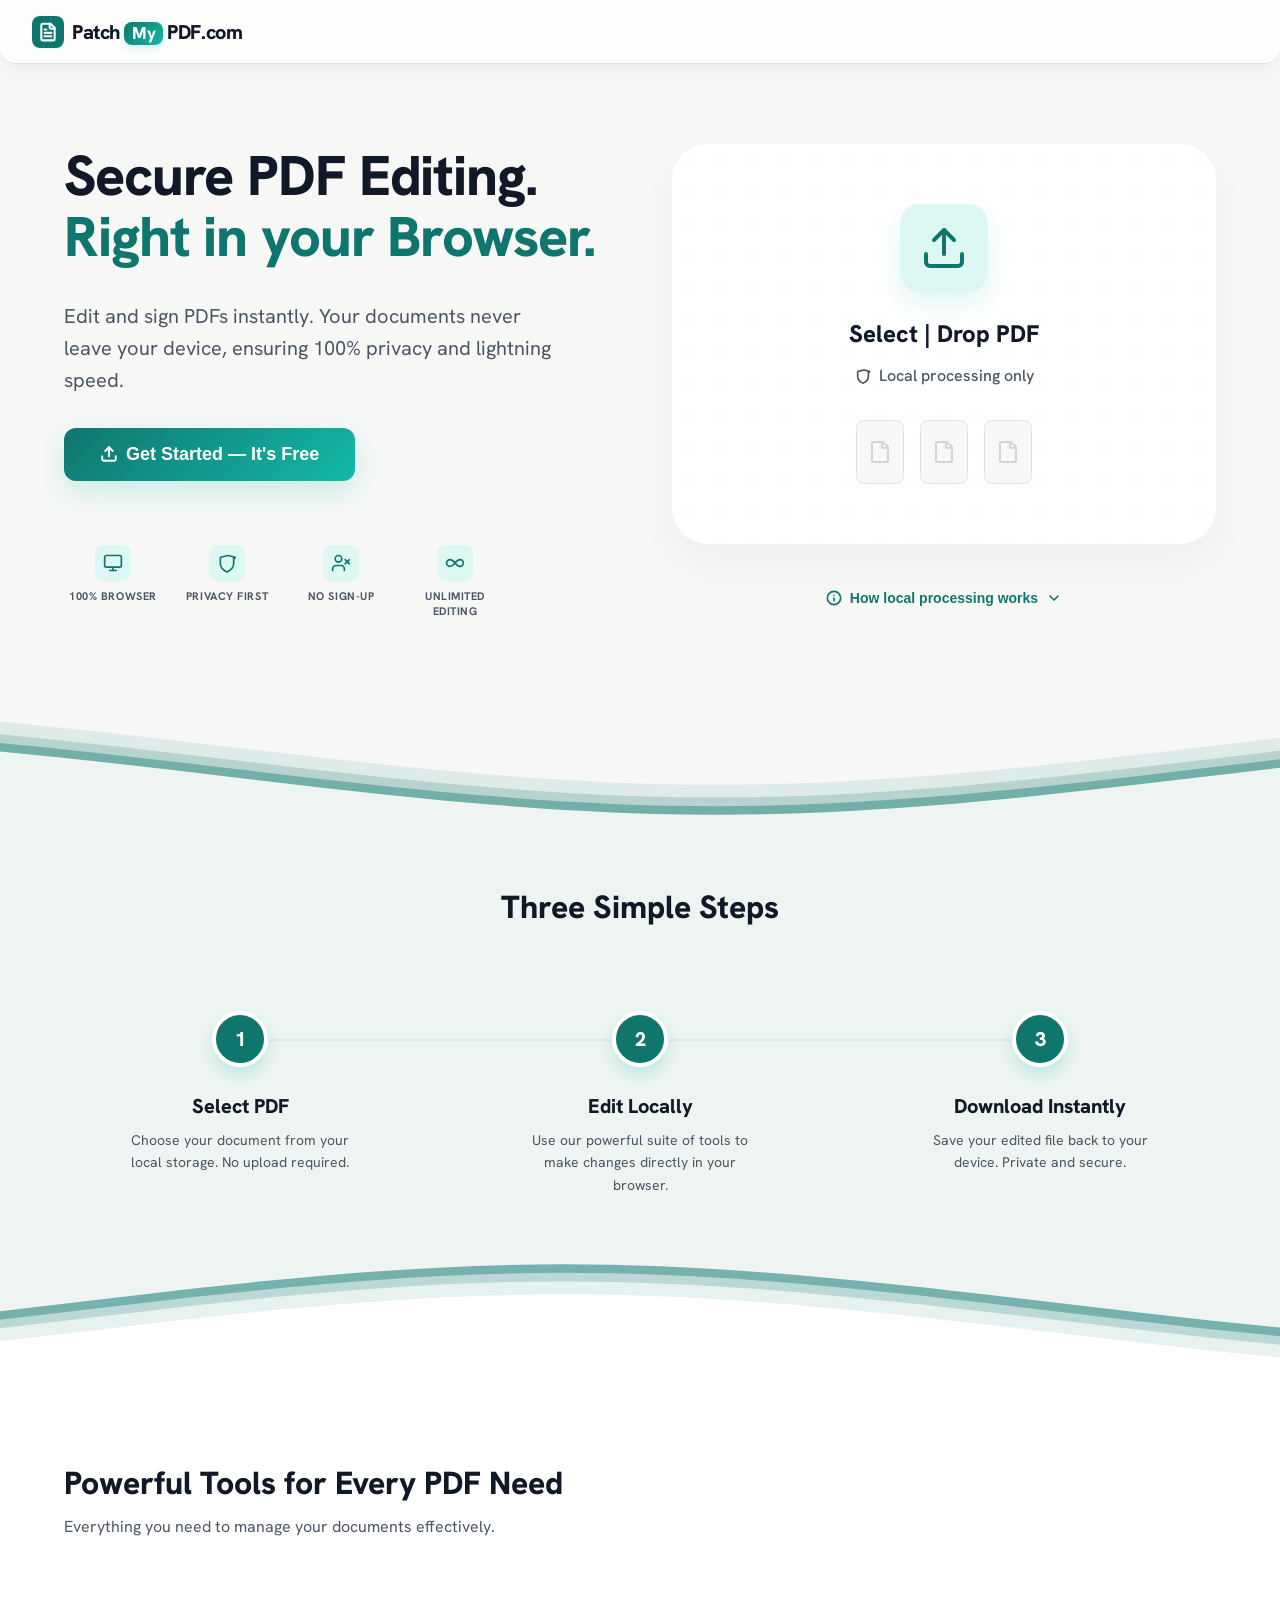
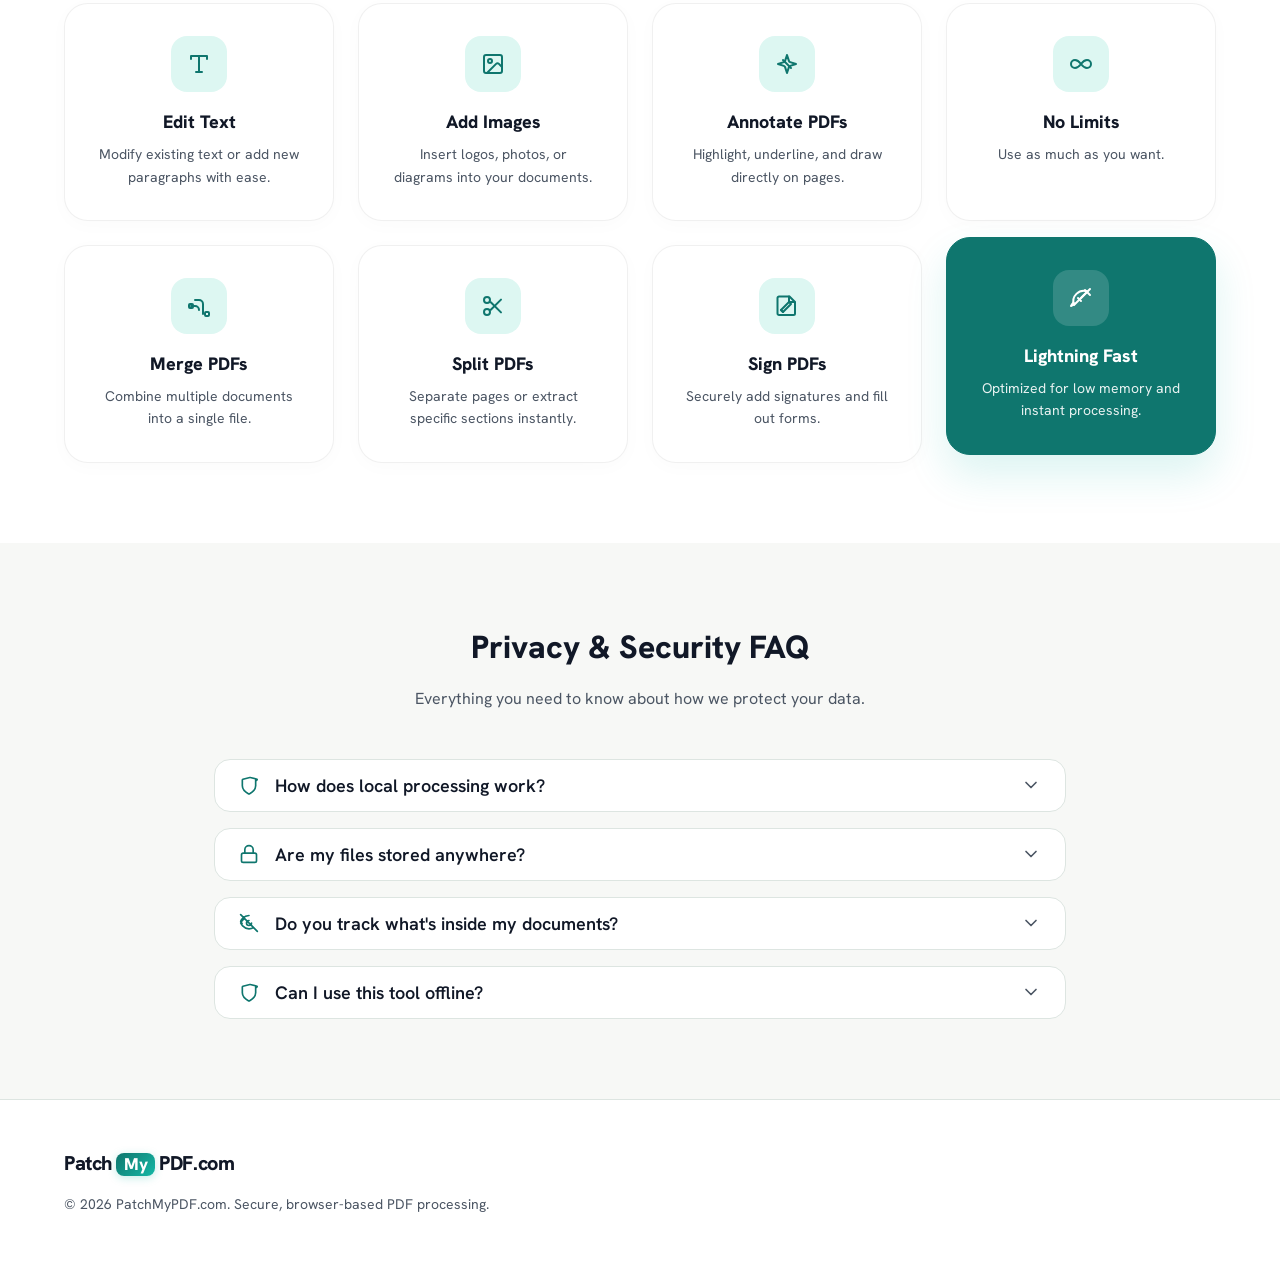
==== commit b0c88a49: "updated theme color to dark tale green" ====
--- a/index.html
+++ b/index.html
@@ -111,11 +111,11 @@
       ]
     }
     </script>
-    <script type="module" crossorigin src="/assets/main-DFtUwtd4.js"></script>
+    <script type="module" crossorigin src="/assets/main-CnZmBrv8.js"></script>
     <link rel="modulepreload" crossorigin href="/assets/analytics-Dv_FBLls.js">
     <link rel="modulepreload" crossorigin href="/assets/rolldown-runtime-CpWojdLp.js">
     <link rel="modulepreload" crossorigin href="/assets/vendor-pdf-AKtx4L3C.js">
-    <link rel="stylesheet" crossorigin href="/assets/main-BzLOwBxw.css">
+    <link rel="stylesheet" crossorigin href="/assets/main-BXXFV3yR.css">
   </head>
   <body>
     <!-- Header -->
--- a/assets/main-BXXFV3yR.css
+++ b/assets/main-BXXFV3yR.css
@@ -0,0 +1 @@
+:root{--color-primary:#0f766e;--color-primary-light:#14b8a6;--color-primary-dark:#064e3b;--color-primary-contrast:#fff;--color-secondary:#4b5563;--color-secondary-light:#ddf7f2;--color-secondary-dark:#111827;--color-bg-default:#f7f8f6;--color-bg-paper:#fff;--color-bg-surface-2:#eef4f1;--color-text-primary:#111827;--color-text-secondary:#4b5563;--color-text-muted:#6b7280;--color-border:#dde5e1;--color-border-strong:#b9c8c2;--color-divider:#dde5e1;--color-error:#dc2626;--color-error-light:#fee2e2;--color-warning:#d97706;--color-success:#14b8a6;--color-success-light:#ddf7f2;--font-sans:"Hanken Grotesk", "Inter", -apple-system, BlinkMacSystemFont, "Segoe UI", Roboto, sans-serif;--border-radius-lg:32px;--border-radius-md:20px;--border-radius-sm:12px;--shadow-sm:0 4px 20px #11182705;--shadow-md:0 10px 30px #1118270a;--shadow-lg:0 20px 50px #11182714;--shadow-primary:0 10px 30px #14b8a633;--shadow-primary-hover:0 15px 35px #14b8a64d;--shadow-highlight:0 20px 40px #14b8a626}*{box-sizing:border-box;margin:0;padding:0}body{font-family:var(--font-sans);background-color:var(--color-bg-default);color:var(--color-text-primary);-webkit-font-smoothing:antialiased;-moz-osx-font-smoothing:grayscale;line-height:1.5}.container{width:100%;max-width:1200px;margin:0 auto;padding:0 16px}@media (width>=600px){.container{padding:0 24px}}.container-md{width:100%;max-width:900px;margin:0 auto;padding:0 16px}@media (width>=600px){.container-md{padding:0 24px}}header{z-index:1100;-webkit-backdrop-filter:blur(8px);border-bottom:1px solid var(--color-divider);box-sizing:border-box;background-color:#fffc;border-bottom-right-radius:16px;border-bottom-left-radius:16px;align-items:center;height:64px;display:flex;position:sticky;top:0;box-shadow:0 4px 20px #0000000d}header .nav-container{justify-content:space-between;align-items:center;width:100%;max-width:none;padding-left:16px;padding-right:16px;display:flex}@media (width>=600px){header .nav-container{padding-left:32px;padding-right:32px}}.logo-wrap{color:inherit;align-items:center;gap:8px;text-decoration:none;display:flex}.logo-box{background-color:var(--color-primary);color:#fff;border-radius:8px;justify-content:center;align-items:center;padding:6px;display:flex}.logo-text{letter-spacing:-.02em;color:var(--color-text-primary);font-size:20px;font-weight:800}.logo-highlight{background:linear-gradient(135deg, var(--color-primary) 0%, var(--color-primary-light) 100%);color:#fff;border-radius:8px;align-items:center;margin:0 4px;padding:3px 8px;font-size:.85em;line-height:1;display:inline-flex;box-shadow:0 2px 8px #14b8a640}.hero{padding-top:48px;padding-bottom:64px}@media (width>=900px){.hero{padding-top:80px;padding-bottom:80px}}.hero-grid{grid-template-columns:1fr;align-items:center;gap:64px;display:grid}@media (width>=768px){.hero-grid{grid-template-columns:1fr 1fr;gap:64px}}.hero-content{text-align:center;flex-direction:column;align-items:center;gap:32px;display:flex}@media (width>=768px){.hero-content{text-align:left;align-items:flex-start}}.hero-title{letter-spacing:-.02em;color:var(--color-text-primary);font-size:36px;font-weight:800;line-height:1.1}@media (width>=992px){.hero-title{font-size:56px}}.hero-title span{color:var(--color-primary)}.hero-desc{color:var(--color-text-secondary);max-width:500px;font-size:20px;line-height:1.6}.btn-primary{border-radius:var(--border-radius-sm);background:linear-gradient(135deg, var(--color-primary) 0%, var(--color-primary-light) 100%);color:#fff;cursor:pointer;box-shadow:var(--shadow-primary);border:none;justify-content:center;align-items:center;gap:8px;padding:16px 36px;font-size:18px;font-weight:700;text-decoration:none;transition:all .3s cubic-bezier(.4,0,.2,1);display:inline-flex}.btn-primary:hover{background:linear-gradient(135deg, var(--color-primary-dark) 0%, var(--color-primary) 100%);box-shadow:var(--shadow-primary-hover);transform:translateY(-2px)}.btn-primary:disabled{color:#9ca3af;cursor:not-allowed;box-shadow:none;background:#dde5e1;transform:none!important}.btn-text{border-radius:var(--border-radius-sm);color:var(--color-text-secondary);cursor:pointer;background:0 0;border:none;justify-content:center;align-items:center;gap:8px;padding:12px 24px;font-size:14px;font-weight:500;transition:all .2s;display:inline-flex}.btn-text:hover{background-color:var(--color-error-light);color:var(--color-error)}.badges-grid{grid-template-columns:repeat(2,1fr);justify-items:center;gap:16px;width:100%;max-width:440px;padding-top:32px;display:grid}@media (width>=480px){.badges-grid{grid-template-columns:repeat(4,1fr)}}.badge-item{text-align:center;flex-direction:column;align-items:center;gap:8px;max-width:90px;display:flex}.badge-icon{color:var(--color-primary);background-color:#ddf7f2;border-radius:8px;justify-content:center;align-items:center;padding:8px;display:flex}.badge-label{color:var(--color-text-secondary);letter-spacing:.05em;font-size:11px;font-weight:700;line-height:1.4}.drop-paper{background-color:var(--color-bg-paper);cursor:pointer;background-image:url("data:image/svg+xml,%3csvg width='100%25' height='100%25' xmlns='http://www.w3.org/2000/svg'%3e%3crect width='100%25' height='100%25' fill='none' rx='36' ry='36' stroke='%23DDE5E1' stroke-width='4' stroke-dasharray='8%2c 6' stroke-linecap='round'/%3e%3c/svg%3e");background-repeat:no-repeat;background-size:100% 100%;border:none;border-radius:36px;flex-direction:column;justify-content:center;align-items:center;min-height:400px;padding:48px;transition:all .5s cubic-bezier(.34,1.56,.64,1);display:flex;position:relative;box-shadow:0 10px 40px #00000004}.drop-paper:before{content:"";opacity:0;pointer-events:none;z-index:1;background-image:url("data:image/svg+xml,%3csvg width='100%25' height='100%25' xmlns='http://www.w3.org/2000/svg'%3e%3crect width='100%25' height='100%25' fill='none' rx='26' ry='26' stroke='%2314B8A6' stroke-width='2' stroke-dasharray='10%2c 8' stroke-linecap='round'/%3e%3c/svg%3e");background-repeat:no-repeat;background-size:100% 100%;border-radius:26px;transition:all .6s cubic-bezier(.34,1.56,.64,1);position:absolute;inset:10px}.drop-paper:hover{background-color:#f7f8f6;background-image:url("data:image/svg+xml,%3csvg width='100%25' height='100%25' xmlns='http://www.w3.org/2000/svg'%3e%3crect width='100%25' height='100%25' fill='none' rx='36' ry='36' stroke='%230F766E' stroke-width='4' stroke-dasharray='15%2c 10' stroke-linecap='round'/%3e%3c/svg%3e");transform:translateY(-12px)scale(1.01);box-shadow:0 40px 80px #14b8a626}.drop-paper:hover:before{opacity:.4;transform:scale(1.01)}.drop-paper:hover .upload-icon-box{transform:scale(1.15)rotate(5deg)}.drop-paper.dragging{background-color:#ddf7f2;background-image:url("data:image/svg+xml,%3csvg width='100%25' height='100%25' xmlns='http://www.w3.org/2000/svg'%3e%3crect width='100%25' height='100%25' fill='none' rx='36' ry='36' stroke='%2314B8A6' stroke-width='4' stroke-dasharray='12%2c 12' stroke-linecap='square'/%3e%3c/svg%3e")}.drop-paper.staged{cursor:default;background-image:none;background-color:var(--color-bg-paper);border-radius:36px;padding:32px;box-shadow:0 20px 40px #0000000a}.drop-paper.staged:hover{background-color:var(--color-bg-paper);transform:none;box-shadow:0 20px 40px #0000000a}.dots-pattern{opacity:.05;pointer-events:none;background-image:radial-gradient(var(--color-primary) 2px, transparent 2px);background-size:32px 32px;position:absolute;inset:0}.upload-view-content{pointer-events:none;flex-direction:column;justify-content:center;align-items:center;display:flex}.upload-icon-box{border-radius:var(--border-radius-md);color:var(--color-primary);background-color:#ddf7f2;justify-content:center;align-items:center;margin-bottom:24px;padding:20px;transition:all .3s;display:flex;box-shadow:0 12px 24px #14b8a61f}.drop-paper.dragging .upload-icon-box{background-color:var(--color-primary);color:#fff}.upload-title{margin-bottom:12px;font-size:24px;font-weight:800}.upload-subtitle{color:var(--color-text-secondary);align-items:center;gap:8px;margin-bottom:32px;font-size:16px;font-weight:500;display:flex}.file-cards-preview{gap:16px;display:flex}.preview-card{color:#d1d5db;background-color:#f7f8f6;border:1px solid #dde5e1;border-radius:8px;justify-content:center;align-items:center;width:48px;height:64px;display:flex}.staging-view-content,.password-view-content{text-align:center;cursor:default;flex-direction:column;align-items:center;width:100%;display:flex}:is(.drop-paper:has(.staging-view-content),.drop-paper:has(.password-view-content)){cursor:default;background-image:none;border-radius:36px;padding:32px;box-shadow:0 20px 40px #0000000a}:is(.drop-paper:has(.staging-view-content):hover,.drop-paper:has(.password-view-content):hover){background-color:var(--color-bg-paper);transform:none;box-shadow:0 20px 40px #0000000a}.staged-icon-wrap{margin-bottom:24px;display:inline-flex;position:relative}.staged-icon-box{border-radius:var(--border-radius-sm);color:var(--color-primary);background-color:#ddf7f2;padding:12px;display:flex;box-shadow:0 8px 24px #14b8a614}.success-badge{background-color:var(--color-success);color:#fff;border:3px solid #fff;border-radius:50%;padding:4px;display:flex;position:absolute;top:-10px;right:-10px}.staged-name{text-overflow:ellipsis;white-space:nowrap;text-align:center;max-width:280px;margin-bottom:4px;font-size:20px;font-weight:700;overflow:hidden}.staged-details{color:var(--color-text-secondary);text-align:center;margin-bottom:24px;font-size:14px}.staged-action-title{color:var(--color-text-secondary);letter-spacing:.05em;text-transform:uppercase;text-align:center;margin-bottom:16px;font-size:11px;font-weight:700}.progress-bar-container{width:80%;margin-bottom:16px;display:none}.progress-bar{background-color:#dde5e1;border-radius:4px;width:100%;height:6px;position:relative;overflow:hidden}.progress-bar-fill{background-color:var(--color-primary);transform-origin:0%;width:100%;height:100%;animation:2s linear infinite loadingAnim}@keyframes loadingAnim{0%{transform:translate(-100%)scaleX(.5)}50%{transform:translate(-20%)scaleX(.7)}to{transform:translate(100%)scaleX(.5)}}.processing-text{color:var(--color-primary);text-align:center;letter-spacing:.05em;margin-top:8px;font-size:11px;font-weight:700}.lock-icon-box{background-color:var(--color-primary);color:#fff;border-radius:12px;justify-content:center;align-items:center;margin-bottom:24px;padding:12px;display:inline-flex;box-shadow:0 8px 24px #14b8a61a}.password-input-group{flex-direction:column;align-items:center;width:100%;max-width:320px;margin-bottom:24px;display:flex}.password-input-wrapper{width:100%;position:relative}.password-input-field{border-radius:var(--border-radius-sm);border:1px solid var(--color-divider);width:100%;font-size:16px;font-family:var(--font-sans);background-color:#fff;padding:16px 48px 16px 16px;transition:border-color .2s}.password-input-field:focus{border-color:var(--color-primary);outline:none}.password-label{color:var(--color-text-secondary);background-color:#fff;padding:0 4px;font-size:12px;font-weight:600;position:absolute;top:-8px;left:12px}.toggle-password-btn{cursor:pointer;color:var(--color-text-secondary);background:0 0;border:none;display:flex;position:absolute;top:50%;right:12px;transform:translateY(-50%)}.password-btn-group{gap:16px;width:100%;max-width:320px;display:flex}.password-btn-group button{flex:1}.alert-error{background-color:var(--color-error-light);color:var(--color-error);text-align:left;border:1px solid #ba1a1a26;border-radius:8px;width:100%;max-width:320px;margin-bottom:24px;padding:12px 16px;font-size:14px;font-weight:500}.global-error-box{background-color:var(--color-error-light);color:var(--color-error);border:1px solid var(--color-error);border-radius:8px;align-items:center;gap:12px;width:100%;max-width:400px;margin-bottom:24px;padding:12px 16px;font-size:14px;font-weight:600;display:none}.spinner-small{border:3px solid #ffffff4d;border-top-color:#fff;border-radius:50%;width:20px;height:20px;animation:1s ease-in-out infinite spin}@keyframes spin{to{transform:rotate(360deg)}}.how-it-works-wrap{text-align:center;flex-direction:column;align-items:center;width:100%;margin-top:32px;display:flex}.how-it-works-toggle{color:var(--color-primary);cursor:pointer;background:0 0;border:none;border-radius:12px;outline:none;justify-content:center;align-items:center;gap:8px;height:44px;padding:0 16px;font-size:14px;font-weight:600;transition:all .2s;display:inline-flex}.how-it-works-toggle:hover{background-color:#14b8a60a}.how-it-works-toggle:focus-visible{outline:2px solid var(--color-primary)}.chevron-icon{transition:transform .2s}.how-it-works-content{border-radius:var(--border-radius-lg);text-align:center;background-color:#f7f8f6;border:1px solid #dde5e1;width:100%;margin-top:16px;padding:32px;display:none;box-shadow:0 8px 32px #0000000f}.how-it-works-content p{color:var(--color-text-secondary);font-size:15px;line-height:1.6}.steps-section{background-color:#eef4f1;padding:64px 0;position:relative}.steps-title{text-align:center;color:var(--color-text-primary);margin-bottom:80px;font-size:32px;font-weight:800}.steps-grid{grid-template-columns:1fr;gap:48px;display:grid;position:relative}@media (width>=768px){.steps-grid{grid-template-columns:repeat(3,1fr)}}.steps-line{z-index:1;background-color:#14b8a61a;height:2px;display:none;position:absolute;top:28px;left:15%;right:15%}@media (width>=768px){.steps-line{display:block}}.step-card{text-align:center;z-index:2;flex-direction:column;align-items:center;gap:24px;display:flex;position:relative}.step-number{background-color:var(--color-primary);color:#fff;border:4px solid #fff;border-radius:50%;justify-content:center;align-items:center;width:56px;height:56px;font-size:20px;font-weight:800;display:flex;box-shadow:0 8px 16px #14b8a633}.step-card-title{color:var(--color-text-primary);margin-bottom:8px;font-size:20px;font-weight:800}.step-card-desc{color:var(--color-text-secondary);max-width:240px;font-size:14px;line-height:1.6}.wave-transition{width:100%;height:120px;line-height:0;position:relative;overflow:hidden}.top-wave{background-color:var(--color-bg-default);margin-top:-1px}.bottom-wave{background-color:var(--color-bg-paper);margin-bottom:-1px}.wave-container{z-index:0;width:100%;height:100%;line-height:0;position:absolute;left:0;overflow:hidden}.top-wave .wave-container{bottom:0}.bottom-wave .wave-container{top:0;transform:rotate(180deg)}.waves-svg{width:calc(100% + 400px);height:100%;margin-right:-400px;display:block;position:relative}.parallax>use{animation:25s cubic-bezier(.55,.5,.45,.5) infinite moveForever}.parallax>use:first-child{fill:var(--color-primary);opacity:.1;animation-duration:7s;animation-delay:-2s}.parallax>use:nth-child(2){fill:var(--color-primary);opacity:.2;animation-duration:10s;animation-delay:-3s}.parallax>use:nth-child(3){fill:var(--color-primary);opacity:.4;animation-duration:13s;animation-delay:-4s}.parallax>use:nth-child(4){fill:#eef4f1;opacity:1;animation-duration:20s;animation-delay:-5s}@keyframes moveForever{0%{transform:translate(-90px)}to{transform:translate(85px)}}.tools-section{background-color:var(--color-bg-paper);padding-top:80px;padding-bottom:80px}.tools-header{flex-direction:column;gap:8px;margin-bottom:64px;display:flex}.tools-section-title{color:var(--color-text-primary);font-size:32px;font-weight:800}.tools-section-desc{color:var(--color-text-secondary);font-size:16px}.tools-cards-grid{grid-template-columns:1fr;gap:24px;display:grid}@media (width>=576px){.tools-cards-grid{grid-template-columns:repeat(2,1fr)}}@media (width>=992px){.tools-cards-grid{grid-template-columns:repeat(4,1fr)}}.tool-card{background-color:var(--color-bg-paper);text-align:center;cursor:pointer;border:1px solid #0000000f;border-radius:24px;flex-direction:column;align-items:center;padding:32px;transition:all .3s cubic-bezier(.4,0,.2,1);display:flex;box-shadow:0 4px 20px #00000005}.tool-card:hover,.tool-card.active{background-color:var(--color-primary);border-color:var(--color-primary);color:#fff;box-shadow:var(--shadow-highlight);transform:translateY(-8px)}.tool-card-icon-box{color:var(--color-primary);background-color:#ddf7f2;border-radius:16px;margin-bottom:16px;padding:16px;transition:all .3s;display:flex}.tool-card:hover .tool-card-icon-box,.tool-card.active .tool-card-icon-box{color:#fff;background-color:#ffffff26}.tool-card-title{color:var(--color-text-primary);margin-bottom:8px;font-size:18px;font-weight:800;transition:color .3s}.tool-card:hover .tool-card-title,.tool-card.active .tool-card-title{color:#fff}.tool-card-desc{color:var(--color-text-secondary);font-size:14px;line-height:1.6;transition:color .3s}.tool-card:hover .tool-card-desc,.tool-card.active .tool-card-desc{color:#ffffffe6}.faq-section{background-color:#f7f8f6;padding-top:80px;padding-bottom:80px}.faq-header{text-align:center;flex-direction:column;gap:16px;margin-bottom:48px;display:flex}.faq-title{color:var(--color-text-primary);font-size:32px;font-weight:800}.faq-desc{color:var(--color-text-secondary);font-size:16px}.faq-list{flex-direction:column;gap:16px;display:flex}.accordion-item{background-color:var(--color-bg-paper);border:1px solid var(--color-divider);border-radius:16px;transition:border-color .2s;overflow:hidden}.accordion-header{cursor:pointer;-webkit-user-select:none;user-select:none;outline:none;justify-content:space-between;align-items:center;padding:12px 24px;transition:background-color .2s;display:flex}.accordion-header:focus{outline:none}.accordion-header:focus-visible{background-color:#14b8a60a}.accordion-header:hover{background-color:#00000004}.accordion-header-left{align-items:center;gap:16px;display:flex}.accordion-icon{color:var(--color-primary);display:flex}.accordion-question{font-size:18px;font-weight:600}.accordion-chevron{color:var(--color-text-secondary);transition:transform .2s;display:flex}.accordion-item.active .accordion-chevron{transform:rotate(180deg)}.accordion-details{max-height:0;transition:max-height .3s cubic-bezier(.4,0,.2,1);overflow:hidden}.accordion-answer{color:var(--color-text-secondary);padding:0 24px 24px 56px;font-size:16px;line-height:1.6}footer{background-color:var(--color-bg-paper);border-top:1px solid var(--color-divider);padding-top:48px;padding-bottom:48px}.footer-content{flex-direction:column;justify-content:space-between;align-items:center;gap:32px;display:flex}@media (width>=768px){.footer-content{flex-direction:row;align-items:flex-start}}.footer-left{flex-direction:column;align-items:center;gap:16px;display:flex}@media (width>=768px){.footer-left{align-items:flex-start}}.footer-copy{color:var(--color-text-secondary);text-align:center;max-width:500px;font-size:14px}@media (width>=768px){.footer-copy{text-align:left}}.action-buttons-stack{flex-direction:column;align-items:center;width:100%;margin-top:16px;display:flex}.primary-action-wrap{flex-direction:column;align-items:center;gap:16px;width:100%;margin-bottom:32px;display:flex}.btn-text-full{border-radius:var(--border-radius-sm);width:100%;color:var(--color-text-secondary);cursor:pointer;background:0 0;border:none;justify-content:center;align-items:center;gap:8px;padding:8px 0;font-size:14px;font-weight:500;transition:all .2s;display:inline-flex}.btn-text-full:hover{background-color:var(--color-error-light);color:var(--color-error)}
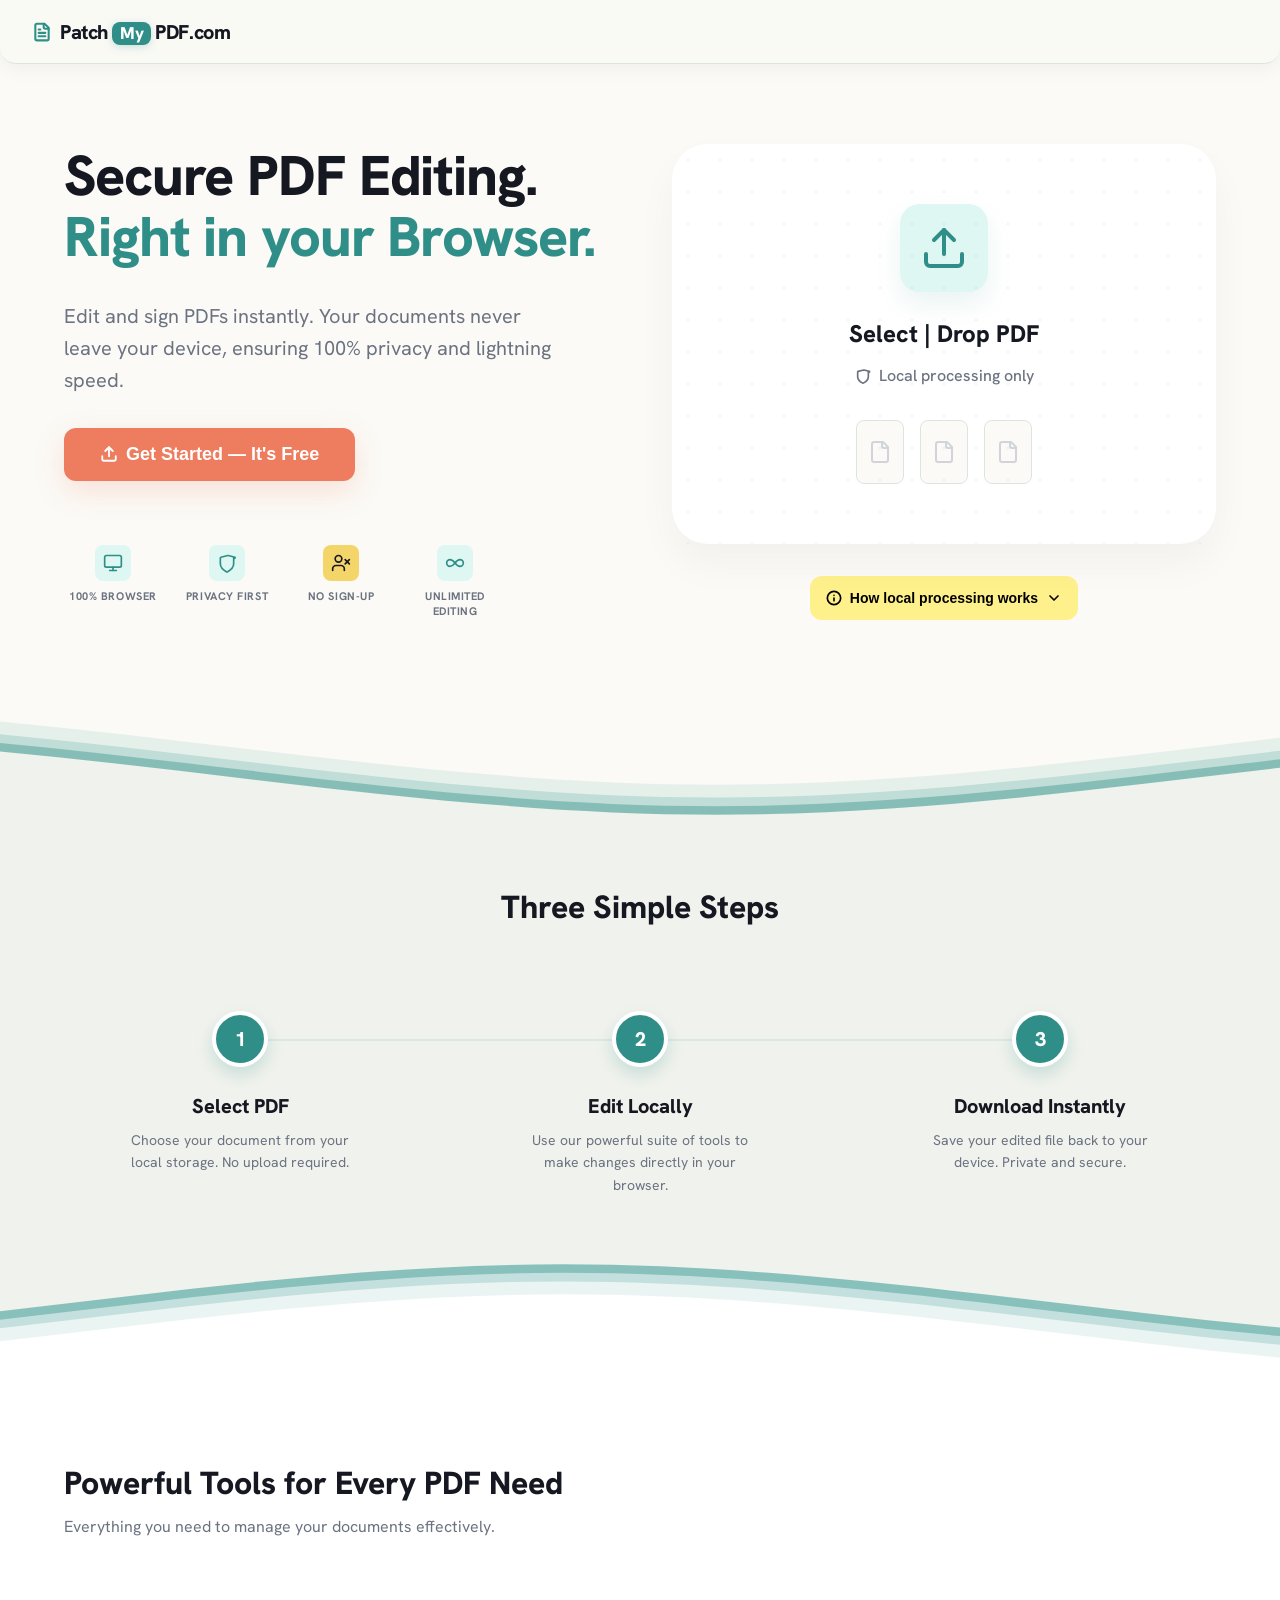
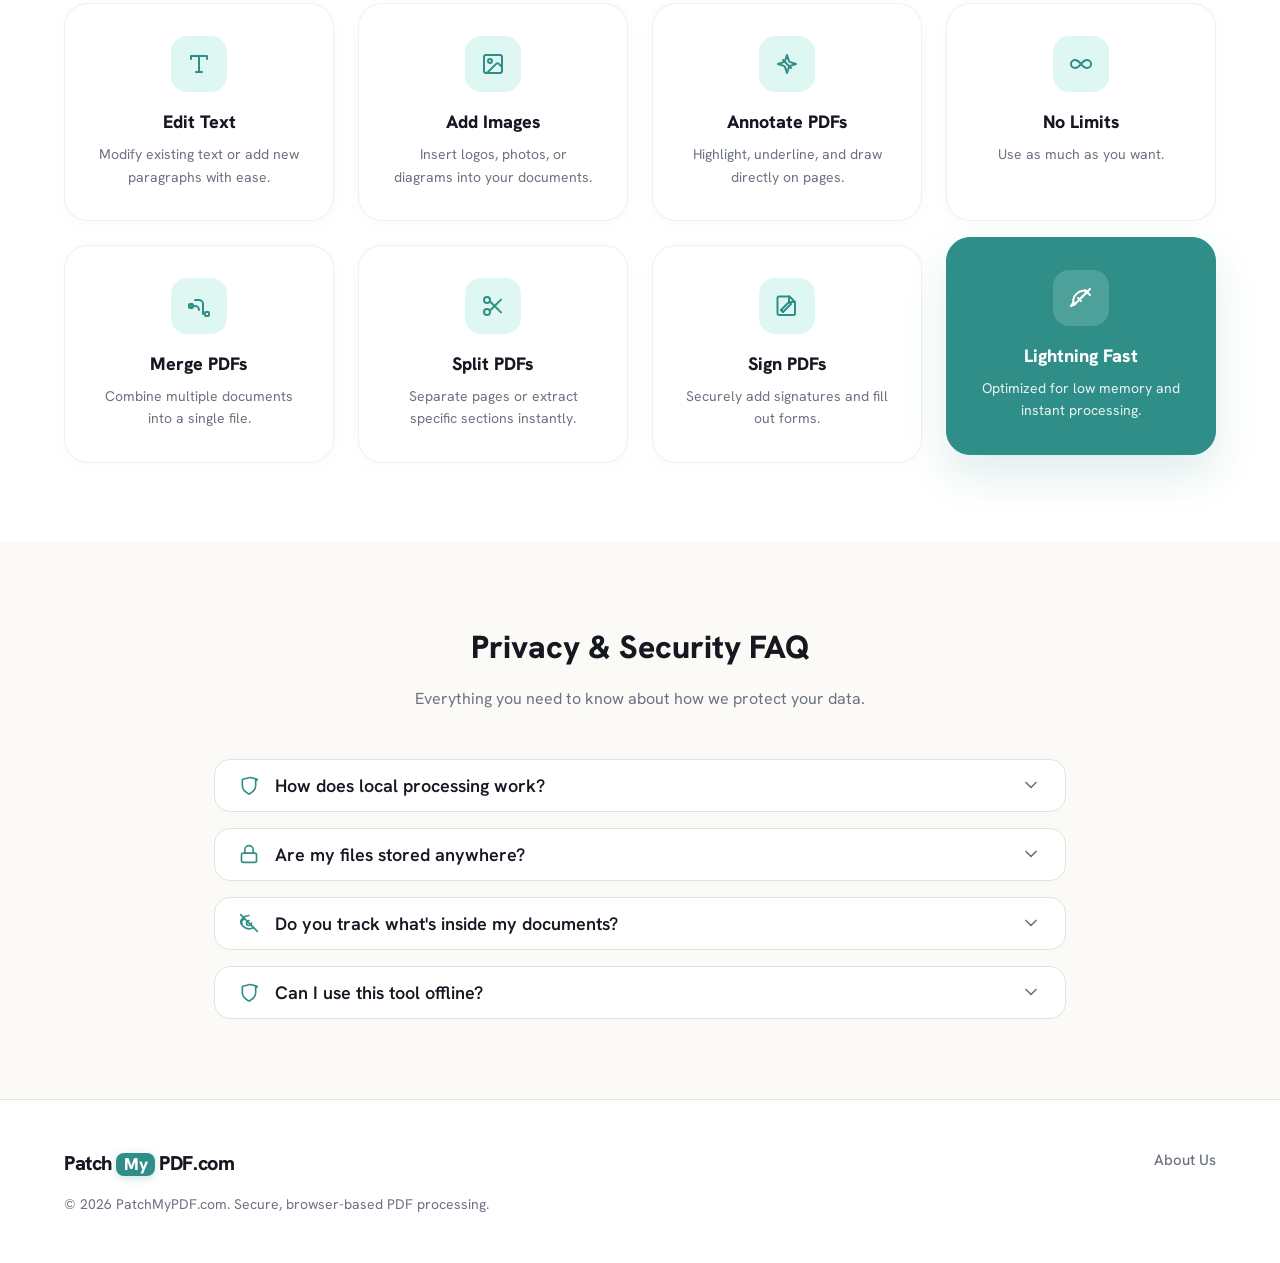
==== commit c96a88e5: "updated the theme" ====
--- a/index.html
+++ b/index.html
@@ -9,7 +9,7 @@
     <meta name="description" content="Edit, sign, and annotate PDFs securely in your browser. Your files never leave your device, ensuring 100% privacy. Free to use with no sign-up required." />
     <meta name="keywords" content="pdf editor, edit pdf online, secure pdf editor, browser pdf editor, sign pdf, annotate pdf, fill pdf form, local pdf processing, private pdf editor, free pdf tools" />
     <meta name="author" content="PatchMyPDF" />
-    <meta name="theme-color" content="#14B8A6" />
+    <meta name="theme-color" content="#2F8F88" />
     <meta name="robots" content="index, follow" />
     
     <!-- Open Graph / Facebook -->
@@ -111,11 +111,11 @@
       ]
     }
     </script>
-    <script type="module" crossorigin src="/assets/main-CnZmBrv8.js"></script>
-    <link rel="modulepreload" crossorigin href="/assets/analytics-Dv_FBLls.js">
-    <link rel="modulepreload" crossorigin href="/assets/rolldown-runtime-CpWojdLp.js">
-    <link rel="modulepreload" crossorigin href="/assets/vendor-pdf-AKtx4L3C.js">
-    <link rel="stylesheet" crossorigin href="/assets/main-BXXFV3yR.css">
+    <script type="module" crossorigin src="/assets/main-D6RuP9mm.js"></script>
+    <link rel="modulepreload" crossorigin href="/assets/analytics-B2dEZKjY.js">
+    <link rel="modulepreload" crossorigin href="/assets/rolldown-runtime-tcWNtVWY.js">
+    <link rel="modulepreload" crossorigin href="/assets/vendor-pdf-1RyFxsSp.js">
+    <link rel="stylesheet" crossorigin href="/assets/landing-CJB_5LRb.css">
   </head>
   <body>
     <!-- Header -->
@@ -589,6 +589,9 @@
           </a>
           <p class="footer-copy">© 2026 PatchMyPDF.com. Secure, browser-based PDF processing.</p>
         </div>
+        <div class="footer-right">
+          <a href="./about.html" style="color: #6B7280; text-decoration: none; font-weight: 500; font-size: 15px;">About Us</a>
+        </div>
       </div>
     </footer>
 
--- a/assets/landing-CJB_5LRb.css
+++ b/assets/landing-CJB_5LRb.css
@@ -0,0 +1 @@
+:root{--color-primary:#2f8f88;--color-primary-light:#59b2ac;--color-primary-dark:#17625d;--color-primary-contrast:#fff;--color-secondary:#151821;--color-secondary-light:#dff7f2;--color-secondary-dark:#000;--color-accent-coral:#ee7d5f;--color-accent-coral-dark:#d9654b;--color-accent-amber:#f4d56a;--color-bg-default:#fbfaf6;--color-bg-paper:#fff;--color-bg-surface-2:#dff7f2;--color-text-primary:#151821;--color-text-secondary:#6b7280;--color-text-muted:#6b7280;--color-border:#dde5e1;--color-border-strong:#b9c8c2;--color-divider:#dde5e1;--color-error:#dc2626;--color-error-light:#fee2e2;--color-warning:#f4d56a;--color-success:#2f8f88;--color-success-light:#dff7f2;--font-sans:"Hanken Grotesk", "Inter", -apple-system, BlinkMacSystemFont, "Segoe UI", Roboto, sans-serif;--border-radius-lg:32px;--border-radius-md:20px;--border-radius-sm:12px;--shadow-sm:0 4px 20px #11182705;--shadow-md:0 10px 30px #1118270a;--shadow-lg:0 20px 50px #11182714;--shadow-primary:0 10px 30px #2f8f8833;--shadow-primary-hover:0 15px 35px #2f8f884d;--shadow-coral:0 10px 30px #ee7d5f33;--shadow-highlight:0 20px 40px #2f8f8826}*{box-sizing:border-box;margin:0;padding:0}body{font-family:var(--font-sans);background-color:var(--color-bg-default);color:var(--color-text-primary);-webkit-font-smoothing:antialiased;-moz-osx-font-smoothing:grayscale;line-height:1.5}.container{width:100%;max-width:1200px;margin:0 auto;padding:0 16px}@media (width>=600px){.container{padding:0 24px}}.container-md{width:100%;max-width:900px;margin:0 auto;padding:0 16px}@media (width>=600px){.container-md{padding:0 24px}}header{z-index:1100;-webkit-backdrop-filter:blur(8px);border-bottom:1px solid var(--color-divider);box-sizing:border-box;background-color:#fbfaf6cc;border-bottom-right-radius:16px;border-bottom-left-radius:16px;align-items:center;height:64px;display:flex;position:sticky;top:0;box-shadow:0 4px 20px #0000000d}header .nav-container{justify-content:space-between;align-items:center;width:100%;max-width:none;padding-left:16px;padding-right:16px;display:flex}@media (width>=600px){header .nav-container{padding-left:32px;padding-right:32px}}.logo-wrap{color:inherit;align-items:center;gap:8px;text-decoration:none;display:flex}.logo-box{color:var(--color-primary);background-color:#0000;justify-content:center;align-items:center;padding:0;display:flex}.logo-text{letter-spacing:-.02em;color:var(--color-text-primary);font-size:20px;font-weight:800}.logo-highlight{background-color:var(--color-primary);color:#fff;border-radius:8px;align-items:center;margin:0 4px;padding:3px 8px;font-size:.85em;line-height:1;display:inline-flex;box-shadow:0 2px 8px #2f8f8840}.hero{padding-top:48px;padding-bottom:64px}@media (width>=900px){.hero{padding-top:80px;padding-bottom:80px}}.hero-grid{grid-template-columns:1fr;align-items:center;gap:64px;display:grid}@media (width>=768px){.hero-grid{grid-template-columns:1fr 1fr;gap:64px}}.hero-content{text-align:center;flex-direction:column;align-items:center;gap:32px;display:flex}@media (width>=768px){.hero-content{text-align:left;align-items:flex-start}}.hero-title{letter-spacing:-.02em;color:var(--color-text-primary);font-size:36px;font-weight:800;line-height:1.1}@media (width>=992px){.hero-title{font-size:56px}}.hero-title span{color:var(--color-primary)}.hero-desc{color:var(--color-text-secondary);max-width:500px;font-size:20px;line-height:1.6}.btn-primary{border-radius:var(--border-radius-sm);background:var(--color-accent-coral);color:#fff;cursor:pointer;box-shadow:var(--shadow-coral);border:none;justify-content:center;align-items:center;gap:8px;padding:16px 36px;font-size:18px;font-weight:700;text-decoration:none;transition:all .3s cubic-bezier(.4,0,.2,1);display:inline-flex}.btn-primary:hover{background:var(--color-accent-coral-dark);transform:translateY(-2px);box-shadow:0 15px 35px #ee7d5f4d}.btn-primary:disabled{color:#9ca3af;cursor:not-allowed;box-shadow:none;background:#dde5e1;transform:none!important}.btn-text{border-radius:var(--border-radius-sm);color:var(--color-primary-dark);cursor:pointer;background:0 0;border:none;justify-content:center;align-items:center;gap:8px;padding:12px 24px;font-size:14px;font-weight:600;transition:all .2s;display:inline-flex}.btn-text:hover{background-color:var(--color-bg-surface-2)}.badges-grid{grid-template-columns:repeat(2,1fr);justify-items:center;gap:16px;width:100%;max-width:440px;padding-top:32px;display:grid}@media (width>=480px){.badges-grid{grid-template-columns:repeat(4,1fr)}}.badge-item{text-align:center;flex-direction:column;align-items:center;gap:8px;max-width:90px;display:flex}.badge-icon{color:var(--color-primary);background-color:var(--color-bg-surface-2);border-radius:8px;justify-content:center;align-items:center;padding:8px;display:flex}.badge-item:nth-child(3) .badge-icon{background-color:var(--color-accent-amber);color:var(--color-text-primary)}.badge-label{color:var(--color-text-secondary);letter-spacing:.05em;font-size:11px;font-weight:700;line-height:1.4}.drop-paper{background-color:var(--color-bg-paper);cursor:pointer;background-image:url("data:image/svg+xml,%3csvg width='100%25' height='100%25' xmlns='http://www.w3.org/2000/svg'%3e%3crect width='100%25' height='100%25' fill='none' rx='36' ry='36' stroke='%23DDE5E1' stroke-width='4' stroke-dasharray='8%2c 6' stroke-linecap='round'/%3e%3c/svg%3e");background-repeat:no-repeat;background-size:100% 100%;border:none;border-radius:36px;flex-direction:column;justify-content:center;align-items:center;min-height:400px;padding:48px;transition:all .5s cubic-bezier(.34,1.56,.64,1);display:flex;position:relative;box-shadow:0 10px 40px #00000004}.drop-paper:before{content:"";opacity:0;pointer-events:none;z-index:1;background-image:url("data:image/svg+xml,%3csvg width='100%25' height='100%25' xmlns='http://www.w3.org/2000/svg'%3e%3crect width='100%25' height='100%25' fill='none' rx='26' ry='26' stroke='%23EE7D5F' stroke-width='2' stroke-dasharray='10%2c 8' stroke-linecap='round'/%3e%3c/svg%3e");background-repeat:no-repeat;background-size:100% 100%;border-radius:26px;transition:all .6s cubic-bezier(.34,1.56,.64,1);position:absolute;inset:10px}.drop-paper:hover{background-image:url("data:image/svg+xml,%3csvg width='100%25' height='100%25' xmlns='http://www.w3.org/2000/svg'%3e%3crect width='100%25' height='100%25' fill='none' rx='36' ry='36' stroke='%232F8F88' stroke-width='4' stroke-dasharray='15%2c 10' stroke-linecap='round'/%3e%3c/svg%3e");background-color:var(--color-bg-default);transform:translateY(-12px)scale(1.01);box-shadow:0 40px 80px #2f8f881a}.drop-paper:hover:before{opacity:.4;transform:scale(1.01)}.drop-paper:hover .upload-icon-box{transform:scale(1.15)rotate(5deg)}.drop-paper.dragging{background-image:url("data:image/svg+xml,%3csvg width='100%25' height='100%25' xmlns='http://www.w3.org/2000/svg'%3e%3crect width='100%25' height='100%25' fill='none' rx='36' ry='36' stroke='%232F8F88' stroke-width='4' stroke-dasharray='12%2c 12' stroke-linecap='square'/%3e%3c/svg%3e");background-color:var(--color-bg-surface-2)}.drop-paper.staged{cursor:default;background-image:none;background-color:var(--color-bg-paper);border-radius:36px;padding:32px;box-shadow:0 20px 40px #0000000a}.drop-paper.staged:hover{background-color:var(--color-bg-paper);transform:none;box-shadow:0 20px 40px #0000000a}.dots-pattern{opacity:.05;pointer-events:none;background-image:radial-gradient(var(--color-primary) 2px, transparent 2px);background-size:32px 32px;position:absolute;inset:0}.upload-view-content{pointer-events:none;flex-direction:column;justify-content:center;align-items:center;display:flex}.upload-icon-box{border-radius:var(--border-radius-md);background-color:var(--color-bg-surface-2);color:var(--color-primary);justify-content:center;align-items:center;margin-bottom:24px;padding:20px;transition:all .3s;display:flex;box-shadow:0 12px 24px #2f8f881a}.drop-paper.dragging .upload-icon-box{background-color:var(--color-primary);color:#fff}.upload-title{margin-bottom:12px;font-size:24px;font-weight:800}.upload-subtitle{color:var(--color-text-secondary);align-items:center;gap:8px;margin-bottom:32px;font-size:16px;font-weight:500;display:flex}.file-cards-preview{gap:16px;display:flex}.preview-card{background-color:var(--color-bg-default);color:#d1d5db;border:1px solid #dde5e1;border-radius:8px;justify-content:center;align-items:center;width:48px;height:64px;display:flex}.staging-view-content,.password-view-content{text-align:center;cursor:default;flex-direction:column;align-items:center;width:100%;display:flex}:is(.drop-paper:has(.staging-view-content),.drop-paper:has(.password-view-content)){cursor:default;background-image:none;border-radius:36px;padding:32px;box-shadow:0 20px 40px #0000000a}:is(.drop-paper:has(.staging-view-content):hover,.drop-paper:has(.password-view-content):hover){background-color:var(--color-bg-paper);transform:none;box-shadow:0 20px 40px #0000000a}.staged-icon-wrap{margin-bottom:24px;display:inline-flex;position:relative}.staged-icon-box{border-radius:var(--border-radius-sm);background-color:var(--color-bg-surface-2);color:var(--color-primary);padding:12px;display:flex;box-shadow:0 8px 24px #2f8f8814}.success-badge{background-color:var(--color-success);color:#fff;border:3px solid #fff;border-radius:50%;padding:4px;display:flex;position:absolute;top:-10px;right:-10px}.staged-name{text-overflow:ellipsis;white-space:nowrap;text-align:center;max-width:280px;margin-bottom:4px;font-size:20px;font-weight:700;overflow:hidden}.staged-details{color:var(--color-text-secondary);text-align:center;margin-bottom:24px;font-size:14px}.staged-action-title{color:var(--color-text-secondary);letter-spacing:.05em;text-transform:uppercase;text-align:center;margin-bottom:16px;font-size:11px;font-weight:700}.progress-bar-container{width:80%;margin-bottom:16px;display:none}.progress-bar{background-color:#dde5e1;border-radius:4px;width:100%;height:6px;position:relative;overflow:hidden}.progress-bar-fill{background-color:var(--color-primary);transform-origin:0%;width:100%;height:100%;animation:2s linear infinite loadingAnim}@keyframes loadingAnim{0%{transform:translate(-100%)scaleX(.5)}50%{transform:translate(-20%)scaleX(.7)}to{transform:translate(100%)scaleX(.5)}}.processing-text{color:var(--color-primary);text-align:center;letter-spacing:.05em;margin-top:8px;font-size:11px;font-weight:700}.lock-icon-box{background-color:var(--color-primary);color:#fff;border-radius:12px;justify-content:center;align-items:center;margin-bottom:24px;padding:12px;display:inline-flex;box-shadow:0 8px 24px #2f8f881a}.password-input-group{flex-direction:column;align-items:center;width:100%;max-width:320px;margin-bottom:24px;display:flex}.password-input-wrapper{width:100%;position:relative}.password-input-field{border-radius:var(--border-radius-sm);border:1px solid var(--color-divider);width:100%;font-size:16px;font-family:var(--font-sans);background-color:#fff;padding:16px 48px 16px 16px;transition:border-color .2s}.password-input-field:focus{border-color:var(--color-primary);outline:none}.password-label{color:var(--color-text-secondary);background-color:#fff;padding:0 4px;font-size:12px;font-weight:600;position:absolute;top:-8px;left:12px}.toggle-password-btn{cursor:pointer;color:var(--color-text-secondary);background:0 0;border:none;display:flex;position:absolute;top:50%;right:12px;transform:translateY(-50%)}.password-btn-group{gap:16px;width:100%;max-width:320px;display:flex}.password-btn-group button{flex:1}.alert-error{background-color:var(--color-error-light);color:var(--color-error);text-align:left;border:1px solid #ba1a1a26;border-radius:8px;width:100%;max-width:320px;margin-bottom:24px;padding:12px 16px;font-size:14px;font-weight:500}.global-error-box{background-color:var(--color-error-light);color:var(--color-error);border:1px solid var(--color-error);border-radius:8px;align-items:center;gap:12px;width:100%;max-width:400px;margin-bottom:24px;padding:12px 16px;font-size:14px;font-weight:600;display:none}.spinner-small{border:3px solid #ffffff4d;border-top-color:#fff;border-radius:50%;width:20px;height:20px;animation:1s ease-in-out infinite spin}@keyframes spin{to{transform:rotate(360deg)}}.how-it-works-wrap{text-align:center;flex-direction:column;align-items:center;width:100%;margin-top:32px;display:flex}.how-it-works-toggle{color:#000;cursor:pointer;background:#fef08a;border:none;border-radius:12px;outline:none;justify-content:center;align-items:center;gap:8px;height:44px;padding:0 16px;font-size:14px;font-weight:600;transition:all .2s;display:inline-flex}.how-it-works-toggle:hover{background-color:#fde047}.how-it-works-toggle:focus-visible{outline:2px solid var(--color-primary)}.chevron-icon{transition:transform .2s}.how-it-works-content{border-radius:var(--border-radius-lg);background-color:var(--color-bg-default);border:1px solid var(--color-divider);text-align:center;width:100%;margin-top:16px;padding:32px;display:none;box-shadow:0 8px 32px #0000000f}.how-it-works-content p{color:var(--color-text-secondary);font-size:15px;line-height:1.6}.steps-section{background-color:#f0f2ed;padding:64px 0;position:relative}.steps-title{text-align:center;color:var(--color-text-primary);margin-bottom:80px;font-size:32px;font-weight:800}.steps-grid{grid-template-columns:1fr;gap:48px;display:grid;position:relative}@media (width>=768px){.steps-grid{grid-template-columns:repeat(3,1fr)}}.steps-line{z-index:1;background-color:#2f8f881a;height:2px;display:none;position:absolute;top:28px;left:15%;right:15%}@media (width>=768px){.steps-line{display:block}}.step-card{text-align:center;z-index:2;flex-direction:column;align-items:center;gap:24px;display:flex;position:relative}.step-number{background-color:var(--color-primary);color:#fff;border:4px solid #fff;border-radius:50%;justify-content:center;align-items:center;width:56px;height:56px;font-size:20px;font-weight:800;display:flex;box-shadow:0 8px 16px #2f8f8833}.step-card-title{color:var(--color-text-primary);margin-bottom:8px;font-size:20px;font-weight:800}.step-card-desc{color:var(--color-text-secondary);max-width:240px;font-size:14px;line-height:1.6}.wave-transition{width:100%;height:120px;line-height:0;position:relative;overflow:hidden}.top-wave{background-color:var(--color-bg-default);margin-top:-1px}.bottom-wave{background-color:var(--color-bg-paper);margin-bottom:-1px}.wave-container{z-index:0;width:100%;height:100%;line-height:0;position:absolute;left:0;overflow:hidden}.top-wave .wave-container{bottom:0}.bottom-wave .wave-container{top:0;transform:rotate(180deg)}.waves-svg{width:calc(100% + 400px);height:100%;margin-right:-400px;display:block;position:relative}.parallax>use{animation:25s cubic-bezier(.55,.5,.45,.5) infinite moveForever}.parallax>use:first-child{fill:var(--color-primary);opacity:.1;animation-duration:7s;animation-delay:-2s}.parallax>use:nth-child(2){fill:var(--color-primary);opacity:.2;animation-duration:10s;animation-delay:-3s}.parallax>use:nth-child(3){fill:var(--color-primary);opacity:.4;animation-duration:13s;animation-delay:-4s}.parallax>use:nth-child(4){fill:#f0f2ed;opacity:1;animation-duration:20s;animation-delay:-5s}@keyframes moveForever{0%{transform:translate(-90px)}to{transform:translate(85px)}}.tools-section{background-color:var(--color-bg-paper);padding-top:80px;padding-bottom:80px}.tools-header{flex-direction:column;gap:8px;margin-bottom:64px;display:flex}.tools-section-title{color:var(--color-text-primary);font-size:32px;font-weight:800}.tools-section-desc{color:var(--color-text-secondary);font-size:16px}.tools-cards-grid{grid-template-columns:1fr;gap:24px;display:grid}@media (width>=576px){.tools-cards-grid{grid-template-columns:repeat(2,1fr)}}@media (width>=992px){.tools-cards-grid{grid-template-columns:repeat(4,1fr)}}.tool-card{background-color:var(--color-bg-paper);text-align:center;cursor:pointer;border:1px solid #0000000f;border-radius:24px;flex-direction:column;align-items:center;padding:32px;transition:all .3s cubic-bezier(.4,0,.2,1);display:flex;box-shadow:0 4px 20px #00000005}.tool-card:hover,.tool-card.active{background-color:var(--color-primary);border-color:var(--color-primary);color:#fff;box-shadow:var(--shadow-highlight);transform:translateY(-8px)}.tool-card-icon-box{background-color:var(--color-bg-surface-2);color:var(--color-primary);border-radius:16px;margin-bottom:16px;padding:16px;transition:all .3s;display:flex}.tool-card:hover .tool-card-icon-box,.tool-card.active .tool-card-icon-box{color:#fff;background-color:#ffffff26}.tool-card-title{color:var(--color-text-primary);margin-bottom:8px;font-size:18px;font-weight:800;transition:color .3s}.tool-card:hover .tool-card-title,.tool-card.active .tool-card-title{color:#fff}.tool-card-desc{color:var(--color-text-secondary);font-size:14px;line-height:1.6;transition:color .3s}.tool-card:hover .tool-card-desc,.tool-card.active .tool-card-desc{color:#ffffffe6}.faq-section{background-color:var(--color-bg-default);padding-top:80px;padding-bottom:80px}.faq-header{text-align:center;flex-direction:column;gap:16px;margin-bottom:48px;display:flex}.faq-title{color:var(--color-text-primary);font-size:32px;font-weight:800}.faq-desc{color:var(--color-text-secondary);font-size:16px}.faq-list{flex-direction:column;gap:16px;display:flex}.accordion-item{background-color:var(--color-bg-paper);border:1px solid var(--color-divider);border-radius:16px;transition:border-color .2s;overflow:hidden}.accordion-header{cursor:pointer;-webkit-user-select:none;user-select:none;outline:none;justify-content:space-between;align-items:center;padding:12px 24px;transition:background-color .2s;display:flex}.accordion-header:focus{outline:none}.accordion-header:focus-visible{background-color:#2f8f880a}.accordion-header:hover{background-color:#00000004}.accordion-header-left{align-items:center;gap:16px;display:flex}.accordion-icon{color:var(--color-primary);display:flex}.accordion-question{font-size:18px;font-weight:600}.accordion-chevron{color:var(--color-text-secondary);transition:transform .2s;display:flex}.accordion-item.active .accordion-chevron{transform:rotate(180deg)}.accordion-details{max-height:0;transition:max-height .3s cubic-bezier(.4,0,.2,1);overflow:hidden}.accordion-answer{color:var(--color-text-secondary);padding:0 24px 24px 56px;font-size:16px;line-height:1.6}footer{background-color:var(--color-bg-paper);border-top:1px solid var(--color-divider);padding-top:48px;padding-bottom:48px}.footer-content{flex-direction:column;justify-content:space-between;align-items:center;gap:32px;display:flex}@media (width>=768px){.footer-content{flex-direction:row;align-items:flex-start}}.footer-left{flex-direction:column;align-items:center;gap:16px;display:flex}@media (width>=768px){.footer-left{align-items:flex-start}}.footer-copy{color:var(--color-text-secondary);text-align:center;max-width:500px;font-size:14px}@media (width>=768px){.footer-copy{text-align:left}}.action-buttons-stack{flex-direction:column;align-items:center;width:100%;margin-top:16px;display:flex}.primary-action-wrap{flex-direction:column;align-items:center;gap:16px;width:100%;margin-bottom:32px;display:flex}.btn-text-full{border-radius:var(--border-radius-sm);width:100%;color:var(--color-text-secondary);cursor:pointer;background:0 0;border:none;justify-content:center;align-items:center;gap:8px;padding:8px 0;font-size:14px;font-weight:500;transition:all .2s;display:inline-flex}.btn-text-full:hover{background-color:var(--color-error-light);color:var(--color-error)}
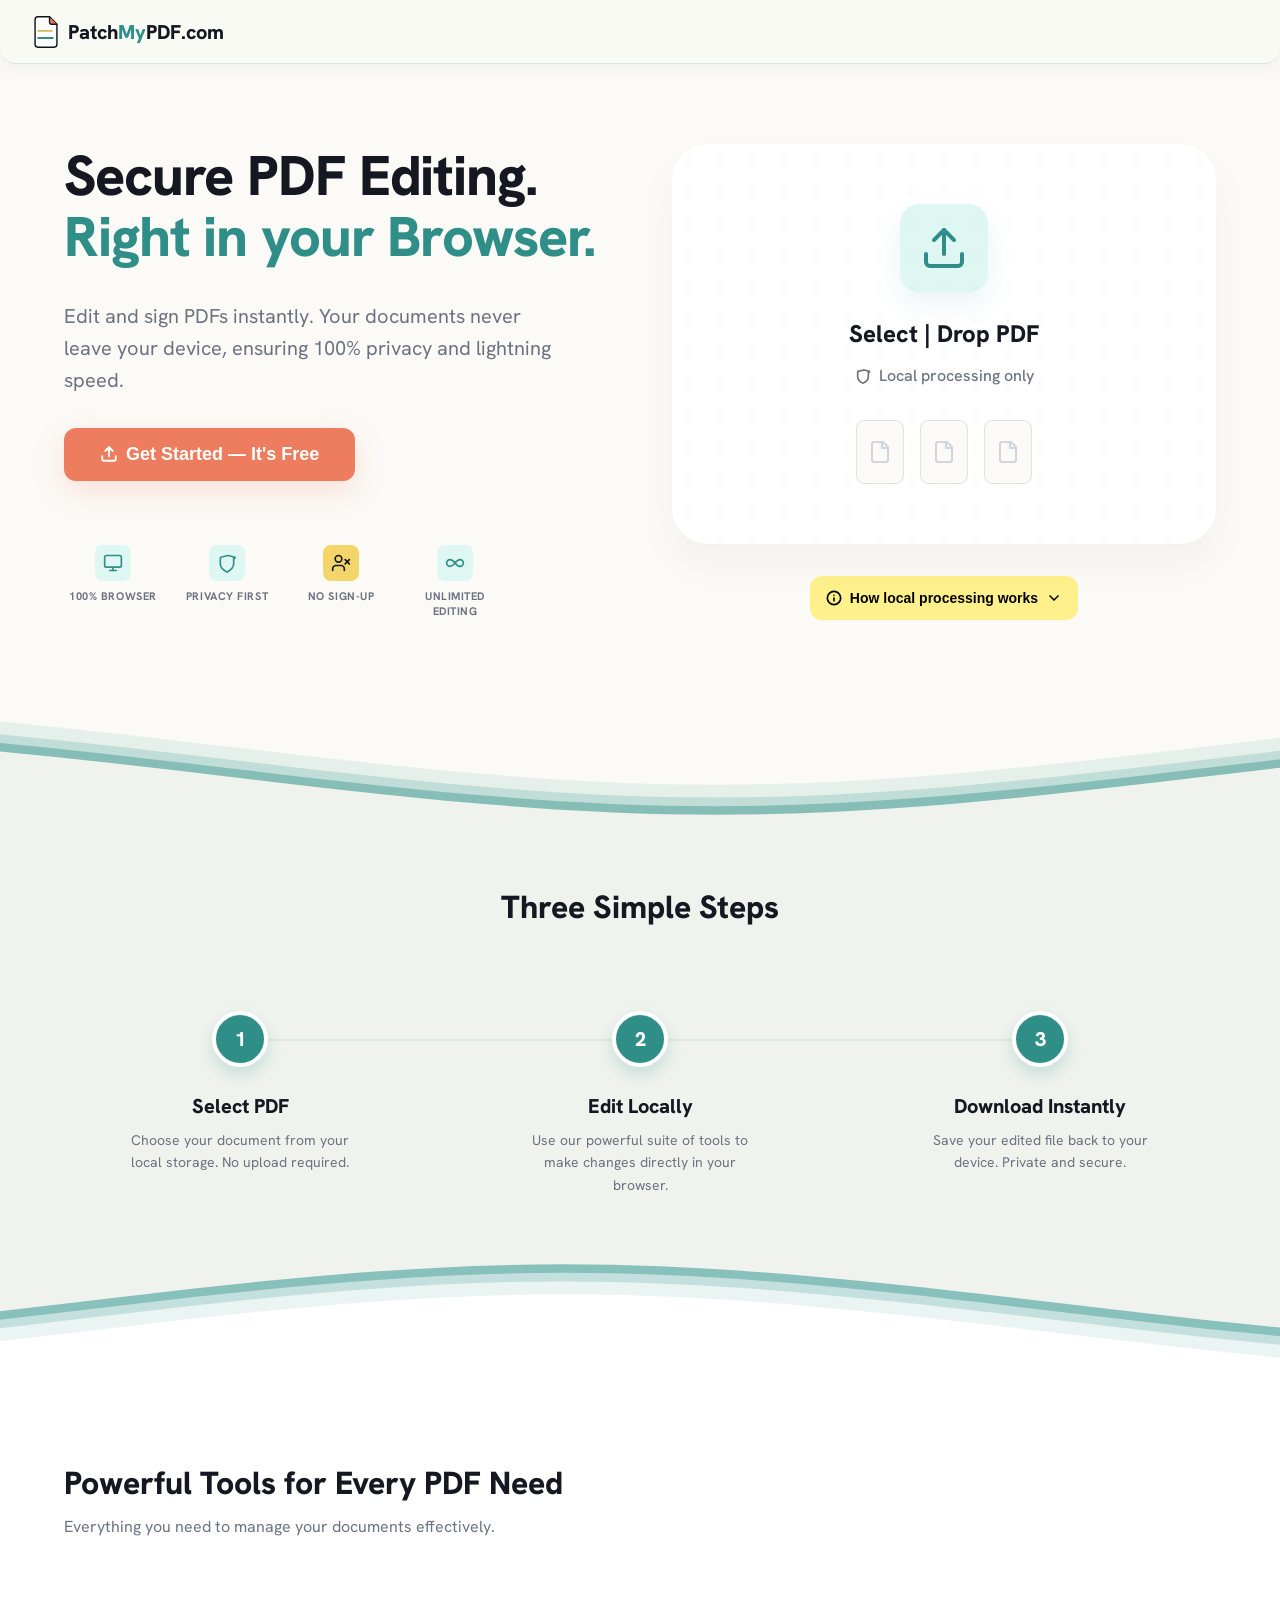
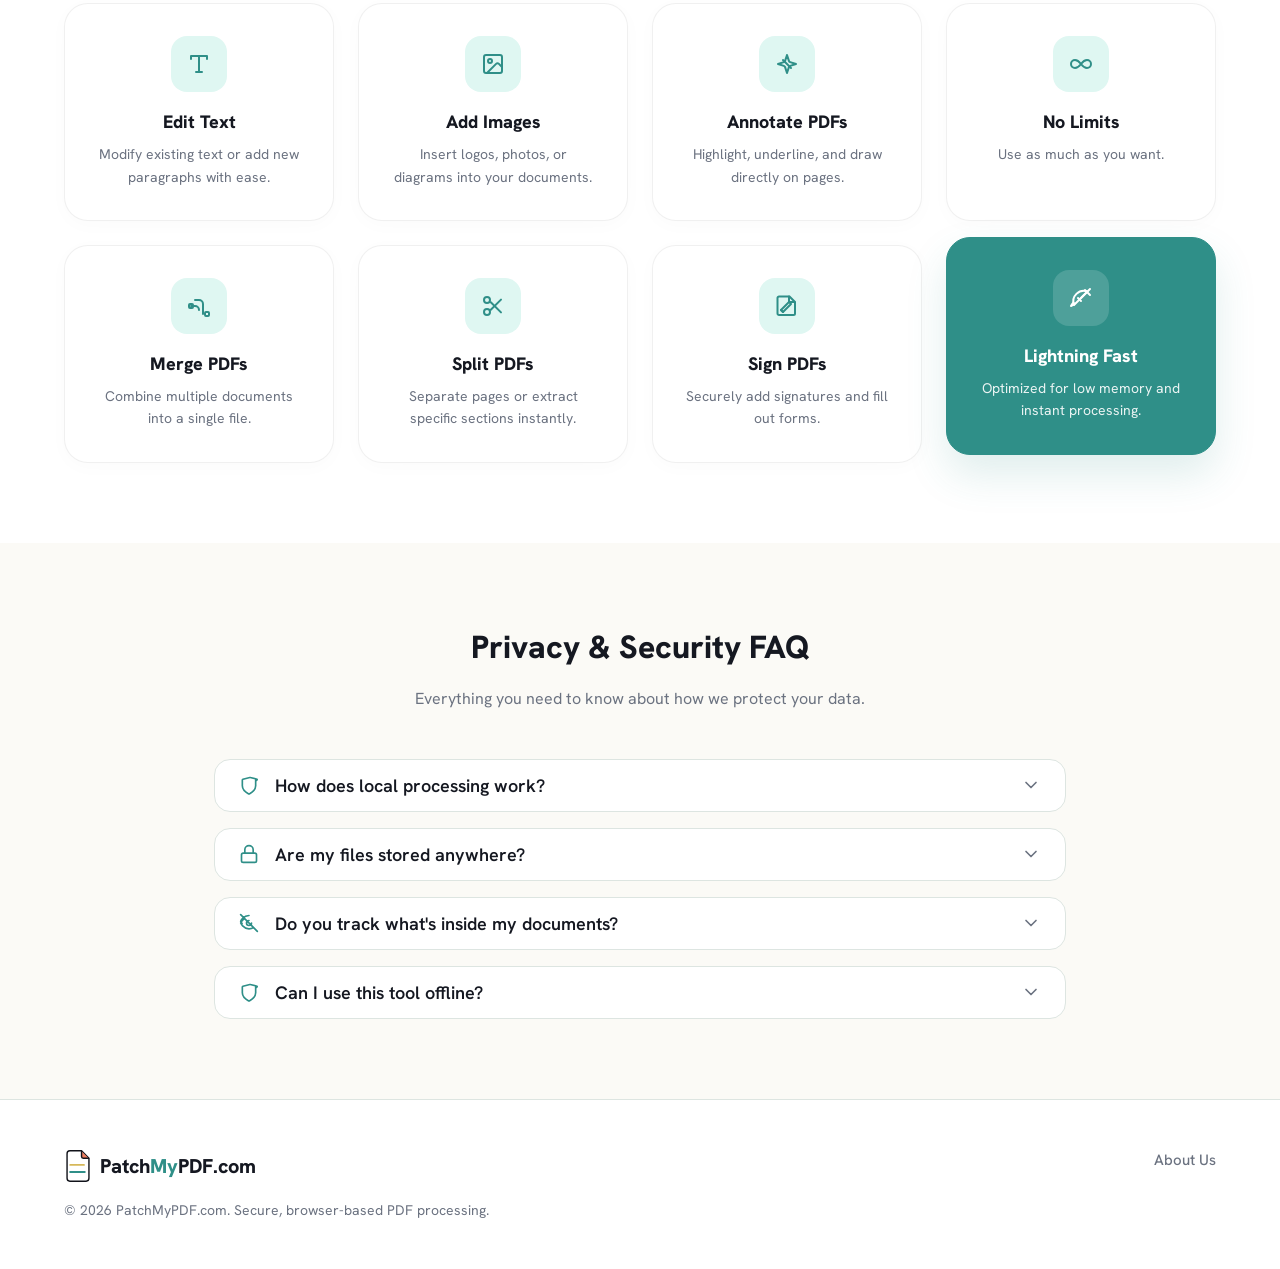
==== commit e6e68655: "updated the logo" ====
--- a/index.html
+++ b/index.html
@@ -111,23 +111,22 @@
       ]
     }
     </script>
-    <script type="module" crossorigin src="/assets/main-D6RuP9mm.js"></script>
+    <script type="module" crossorigin src="/assets/main-CG0YX81s.js"></script>
     <link rel="modulepreload" crossorigin href="/assets/analytics-B2dEZKjY.js">
-    <link rel="modulepreload" crossorigin href="/assets/rolldown-runtime-tcWNtVWY.js">
-    <link rel="modulepreload" crossorigin href="/assets/vendor-pdf-1RyFxsSp.js">
-    <link rel="stylesheet" crossorigin href="/assets/landing-CJB_5LRb.css">
+    <link rel="modulepreload" crossorigin href="/assets/rolldown-runtime-BKS5pmYO.js">
+    <link rel="modulepreload" crossorigin href="/assets/vendor-pdf-BOx2IEI9.js">
+    <link rel="stylesheet" crossorigin href="/assets/landing-Bcj4evQU.css">
   </head>
   <body>
     <!-- Header -->
     <header>
       <div class="container nav-container">
-        <a href="./index.html" class="logo-wrap">
-          <div class="logo-box">
-            <!-- Lucide FileText icon -->
-            <svg xmlns="http://www.w3.org/2000/svg" width="20" height="20" viewBox="0 0 24 24" fill="none" stroke="currentColor" stroke-width="2.5" stroke-linecap="round" stroke-linejoin="round"><path d="M15 2H6a2 2 0 0 0-2 2v16a2 2 0 0 0 2 2h12a2 2 0 0 0 2-2V7Z"/><path d="M14 2v4a2 2 0 0 0 2 2h4"/><path d="M10 9H8"/><path d="M16 13H8"/><path d="M16 17H8"/></svg>
-          </div>
-          <span class="logo-text">Patch<span class="logo-highlight">My</span>PDF.com</span>
-        </a>
+        <a href="./index.html" class="logo-wrap">
+          <div class="logo-box">
+            <img src="/logo-mark.svg" alt="" width="28" height="36" />
+          </div>
+          <span class="logo-text">Patch<span class="logo-highlight">My</span>PDF.com</span>
+        </a>
       </div>
     </header>
 
@@ -584,9 +583,12 @@
     <footer>
       <div class="container footer-content">
         <div class="footer-left">
-          <a href="./index.html" class="logo-wrap">
-            <span class="logo-text">Patch<span class="logo-highlight">My</span>PDF.com</span>
-          </a>
+          <a href="./index.html" class="logo-wrap">
+            <div class="logo-box">
+              <img src="/logo-mark.svg" alt="" width="28" height="36" />
+            </div>
+            <span class="logo-text">Patch<span class="logo-highlight">My</span>PDF.com</span>
+          </a>
           <p class="footer-copy">© 2026 PatchMyPDF.com. Secure, browser-based PDF processing.</p>
         </div>
         <div class="footer-right">
--- a/assets/landing-Bcj4evQU.css
+++ b/assets/landing-Bcj4evQU.css
@@ -0,0 +1 @@
+:root{--color-primary:#2f8f88;--color-primary-light:#59b2ac;--color-primary-dark:#17625d;--color-primary-contrast:#fff;--color-secondary:#151821;--color-secondary-light:#dff7f2;--color-secondary-dark:#000;--color-accent-coral:#ee7d5f;--color-accent-coral-dark:#d9654b;--color-accent-amber:#f4d56a;--color-bg-default:#fbfaf6;--color-bg-paper:#fff;--color-bg-surface-2:#dff7f2;--color-text-primary:#151821;--color-text-secondary:#6b7280;--color-text-muted:#6b7280;--color-border:#dde5e1;--color-border-strong:#b9c8c2;--color-divider:#dde5e1;--color-error:#dc2626;--color-error-light:#fee2e2;--color-warning:#f4d56a;--color-success:#2f8f88;--color-success-light:#dff7f2;--font-sans:"Hanken Grotesk", "Inter", -apple-system, BlinkMacSystemFont, "Segoe UI", Roboto, sans-serif;--border-radius-lg:32px;--border-radius-md:20px;--border-radius-sm:12px;--shadow-sm:0 4px 20px #11182705;--shadow-md:0 10px 30px #1118270a;--shadow-lg:0 20px 50px #11182714;--shadow-primary:0 10px 30px #2f8f8833;--shadow-primary-hover:0 15px 35px #2f8f884d;--shadow-coral:0 10px 30px #ee7d5f33;--shadow-highlight:0 20px 40px #2f8f8826}*{box-sizing:border-box;margin:0;padding:0}body{font-family:var(--font-sans);background-color:var(--color-bg-default);color:var(--color-text-primary);-webkit-font-smoothing:antialiased;-moz-osx-font-smoothing:grayscale;line-height:1.5}.container{width:100%;max-width:1200px;margin:0 auto;padding:0 16px}@media (width>=600px){.container{padding:0 24px}}.container-md{width:100%;max-width:900px;margin:0 auto;padding:0 16px}@media (width>=600px){.container-md{padding:0 24px}}header{z-index:1100;-webkit-backdrop-filter:blur(8px);border-bottom:1px solid var(--color-divider);box-sizing:border-box;background-color:#fbfaf6cc;border-bottom-right-radius:16px;border-bottom-left-radius:16px;align-items:center;height:64px;display:flex;position:sticky;top:0;box-shadow:0 4px 20px #0000000d}header .nav-container{justify-content:space-between;align-items:center;width:100%;max-width:none;padding-left:16px;padding-right:16px;display:flex}@media (width>=600px){header .nav-container{padding-left:32px;padding-right:32px}}.logo-wrap{color:inherit;align-items:center;gap:8px;text-decoration:none;display:flex}.logo-box{justify-content:center;align-items:center;display:flex}.logo-box img{width:28px;height:36px;display:block}.logo-text{letter-spacing:0;color:var(--color-text-primary);font-size:20px;font-weight:800}.logo-highlight{color:var(--color-primary)}.hero{padding-top:48px;padding-bottom:64px}@media (width>=900px){.hero{padding-top:80px;padding-bottom:80px}}.hero-grid{grid-template-columns:1fr;align-items:center;gap:64px;display:grid}@media (width>=768px){.hero-grid{grid-template-columns:1fr 1fr;gap:64px}}.hero-content{text-align:center;flex-direction:column;align-items:center;gap:32px;display:flex}@media (width>=768px){.hero-content{text-align:left;align-items:flex-start}}.hero-title{letter-spacing:-.02em;color:var(--color-text-primary);font-size:36px;font-weight:800;line-height:1.1}@media (width>=992px){.hero-title{font-size:56px}}.hero-title span{color:var(--color-primary)}.hero-desc{color:var(--color-text-secondary);max-width:500px;font-size:20px;line-height:1.6}.btn-primary{border-radius:var(--border-radius-sm);background:var(--color-accent-coral);color:#fff;cursor:pointer;box-shadow:var(--shadow-coral);border:none;justify-content:center;align-items:center;gap:8px;padding:16px 36px;font-size:18px;font-weight:700;text-decoration:none;transition:all .3s cubic-bezier(.4,0,.2,1);display:inline-flex}.btn-primary:hover{background:var(--color-accent-coral-dark);transform:translateY(-2px);box-shadow:0 15px 35px #ee7d5f4d}.btn-primary:disabled{color:#9ca3af;cursor:not-allowed;box-shadow:none;background:#dde5e1;transform:none!important}.btn-text{border-radius:var(--border-radius-sm);color:var(--color-primary-dark);cursor:pointer;background:0 0;border:none;justify-content:center;align-items:center;gap:8px;padding:12px 24px;font-size:14px;font-weight:600;transition:all .2s;display:inline-flex}.btn-text:hover{background-color:var(--color-bg-surface-2)}.badges-grid{grid-template-columns:repeat(2,1fr);justify-items:center;gap:16px;width:100%;max-width:440px;padding-top:32px;display:grid}@media (width>=480px){.badges-grid{grid-template-columns:repeat(4,1fr)}}.badge-item{text-align:center;flex-direction:column;align-items:center;gap:8px;max-width:90px;display:flex}.badge-icon{color:var(--color-primary);background-color:var(--color-bg-surface-2);border-radius:8px;justify-content:center;align-items:center;padding:8px;display:flex}.badge-item:nth-child(3) .badge-icon{background-color:var(--color-accent-amber);color:var(--color-text-primary)}.badge-label{color:var(--color-text-secondary);letter-spacing:.05em;font-size:11px;font-weight:700;line-height:1.4}.drop-paper{background-color:var(--color-bg-paper);cursor:pointer;background-image:url("data:image/svg+xml,%3csvg width='100%25' height='100%25' xmlns='http://www.w3.org/2000/svg'%3e%3crect width='100%25' height='100%25' fill='none' rx='36' ry='36' stroke='%23DDE5E1' stroke-width='4' stroke-dasharray='8%2c 6' stroke-linecap='round'/%3e%3c/svg%3e");background-repeat:no-repeat;background-size:100% 100%;border:none;border-radius:36px;flex-direction:column;justify-content:center;align-items:center;min-height:400px;padding:48px;transition:all .5s cubic-bezier(.34,1.56,.64,1);display:flex;position:relative;box-shadow:0 10px 40px #00000004}.drop-paper:before{content:"";opacity:0;pointer-events:none;z-index:1;background-image:url("data:image/svg+xml,%3csvg width='100%25' height='100%25' xmlns='http://www.w3.org/2000/svg'%3e%3crect width='100%25' height='100%25' fill='none' rx='26' ry='26' stroke='%23EE7D5F' stroke-width='2' stroke-dasharray='10%2c 8' stroke-linecap='round'/%3e%3c/svg%3e");background-repeat:no-repeat;background-size:100% 100%;border-radius:26px;transition:all .6s cubic-bezier(.34,1.56,.64,1);position:absolute;inset:10px}.drop-paper:hover{background-image:url("data:image/svg+xml,%3csvg width='100%25' height='100%25' xmlns='http://www.w3.org/2000/svg'%3e%3crect width='100%25' height='100%25' fill='none' rx='36' ry='36' stroke='%232F8F88' stroke-width='4' stroke-dasharray='15%2c 10' stroke-linecap='round'/%3e%3c/svg%3e");background-color:var(--color-bg-default);transform:translateY(-12px)scale(1.01);box-shadow:0 40px 80px #2f8f881a}.drop-paper:hover:before{opacity:.4;transform:scale(1.01)}.drop-paper:hover .upload-icon-box{transform:scale(1.15)rotate(5deg)}.drop-paper.dragging{background-image:url("data:image/svg+xml,%3csvg width='100%25' height='100%25' xmlns='http://www.w3.org/2000/svg'%3e%3crect width='100%25' height='100%25' fill='none' rx='36' ry='36' stroke='%232F8F88' stroke-width='4' stroke-dasharray='12%2c 12' stroke-linecap='square'/%3e%3c/svg%3e");background-color:var(--color-bg-surface-2)}.drop-paper.staged{cursor:default;background-image:none;background-color:var(--color-bg-paper);border-radius:36px;padding:32px;box-shadow:0 20px 40px #0000000a}.drop-paper.staged:hover{background-color:var(--color-bg-paper);transform:none;box-shadow:0 20px 40px #0000000a}.dots-pattern{opacity:.05;pointer-events:none;background-image:radial-gradient(var(--color-primary) 2px, transparent 2px);background-size:32px 32px;position:absolute;inset:0}.upload-view-content{pointer-events:none;flex-direction:column;justify-content:center;align-items:center;display:flex}.upload-icon-box{border-radius:var(--border-radius-md);background-color:var(--color-bg-surface-2);color:var(--color-primary);justify-content:center;align-items:center;margin-bottom:24px;padding:20px;transition:all .3s;display:flex;box-shadow:0 12px 24px #2f8f881a}.drop-paper.dragging .upload-icon-box{background-color:var(--color-primary);color:#fff}.upload-title{margin-bottom:12px;font-size:24px;font-weight:800}.upload-subtitle{color:var(--color-text-secondary);align-items:center;gap:8px;margin-bottom:32px;font-size:16px;font-weight:500;display:flex}.file-cards-preview{gap:16px;display:flex}.preview-card{background-color:var(--color-bg-default);color:#d1d5db;border:1px solid #dde5e1;border-radius:8px;justify-content:center;align-items:center;width:48px;height:64px;display:flex}.staging-view-content,.password-view-content{text-align:center;cursor:default;flex-direction:column;align-items:center;width:100%;display:flex}:is(.drop-paper:has(.staging-view-content),.drop-paper:has(.password-view-content)){cursor:default;background-image:none;border-radius:36px;padding:32px;box-shadow:0 20px 40px #0000000a}:is(.drop-paper:has(.staging-view-content):hover,.drop-paper:has(.password-view-content):hover){background-color:var(--color-bg-paper);transform:none;box-shadow:0 20px 40px #0000000a}.staged-icon-wrap{margin-bottom:24px;display:inline-flex;position:relative}.staged-icon-box{border-radius:var(--border-radius-sm);background-color:var(--color-bg-surface-2);color:var(--color-primary);padding:12px;display:flex;box-shadow:0 8px 24px #2f8f8814}.success-badge{background-color:var(--color-success);color:#fff;border:3px solid #fff;border-radius:50%;padding:4px;display:flex;position:absolute;top:-10px;right:-10px}.staged-name{text-overflow:ellipsis;white-space:nowrap;text-align:center;max-width:280px;margin-bottom:4px;font-size:20px;font-weight:700;overflow:hidden}.staged-details{color:var(--color-text-secondary);text-align:center;margin-bottom:24px;font-size:14px}.staged-action-title{color:var(--color-text-secondary);letter-spacing:.05em;text-transform:uppercase;text-align:center;margin-bottom:16px;font-size:11px;font-weight:700}.progress-bar-container{width:80%;margin-bottom:16px;display:none}.progress-bar{background-color:#dde5e1;border-radius:4px;width:100%;height:6px;position:relative;overflow:hidden}.progress-bar-fill{background-color:var(--color-primary);transform-origin:0%;width:100%;height:100%;animation:2s linear infinite loadingAnim}@keyframes loadingAnim{0%{transform:translate(-100%)scaleX(.5)}50%{transform:translate(-20%)scaleX(.7)}to{transform:translate(100%)scaleX(.5)}}.processing-text{color:var(--color-primary);text-align:center;letter-spacing:.05em;margin-top:8px;font-size:11px;font-weight:700}.lock-icon-box{background-color:var(--color-primary);color:#fff;border-radius:12px;justify-content:center;align-items:center;margin-bottom:24px;padding:12px;display:inline-flex;box-shadow:0 8px 24px #2f8f881a}.password-input-group{flex-direction:column;align-items:center;width:100%;max-width:320px;margin-bottom:24px;display:flex}.password-input-wrapper{width:100%;position:relative}.password-input-field{border-radius:var(--border-radius-sm);border:1px solid var(--color-divider);width:100%;font-size:16px;font-family:var(--font-sans);background-color:#fff;padding:16px 48px 16px 16px;transition:border-color .2s}.password-input-field:focus{border-color:var(--color-primary);outline:none}.password-label{color:var(--color-text-secondary);background-color:#fff;padding:0 4px;font-size:12px;font-weight:600;position:absolute;top:-8px;left:12px}.toggle-password-btn{cursor:pointer;color:var(--color-text-secondary);background:0 0;border:none;display:flex;position:absolute;top:50%;right:12px;transform:translateY(-50%)}.password-btn-group{gap:16px;width:100%;max-width:320px;display:flex}.password-btn-group button{flex:1}.alert-error{background-color:var(--color-error-light);color:var(--color-error);text-align:left;border:1px solid #ba1a1a26;border-radius:8px;width:100%;max-width:320px;margin-bottom:24px;padding:12px 16px;font-size:14px;font-weight:500}.global-error-box{background-color:var(--color-error-light);color:var(--color-error);border:1px solid var(--color-error);border-radius:8px;align-items:center;gap:12px;width:100%;max-width:400px;margin-bottom:24px;padding:12px 16px;font-size:14px;font-weight:600;display:none}.spinner-small{border:3px solid #ffffff4d;border-top-color:#fff;border-radius:50%;width:20px;height:20px;animation:1s ease-in-out infinite spin}@keyframes spin{to{transform:rotate(360deg)}}.how-it-works-wrap{text-align:center;flex-direction:column;align-items:center;width:100%;margin-top:32px;display:flex}.how-it-works-toggle{color:#000;cursor:pointer;background:#fef08a;border:none;border-radius:12px;outline:none;justify-content:center;align-items:center;gap:8px;height:44px;padding:0 16px;font-size:14px;font-weight:600;transition:all .2s;display:inline-flex}.how-it-works-toggle:hover{background-color:#fde047}.how-it-works-toggle:focus-visible{outline:2px solid var(--color-primary)}.chevron-icon{transition:transform .2s}.how-it-works-content{border-radius:var(--border-radius-lg);background-color:var(--color-bg-default);border:1px solid var(--color-divider);text-align:center;width:100%;margin-top:16px;padding:32px;display:none;box-shadow:0 8px 32px #0000000f}.how-it-works-content p{color:var(--color-text-secondary);font-size:15px;line-height:1.6}.steps-section{background-color:#f0f2ed;padding:64px 0;position:relative}.steps-title{text-align:center;color:var(--color-text-primary);margin-bottom:80px;font-size:32px;font-weight:800}.steps-grid{grid-template-columns:1fr;gap:48px;display:grid;position:relative}@media (width>=768px){.steps-grid{grid-template-columns:repeat(3,1fr)}}.steps-line{z-index:1;background-color:#2f8f881a;height:2px;display:none;position:absolute;top:28px;left:15%;right:15%}@media (width>=768px){.steps-line{display:block}}.step-card{text-align:center;z-index:2;flex-direction:column;align-items:center;gap:24px;display:flex;position:relative}.step-number{background-color:var(--color-primary);color:#fff;border:4px solid #fff;border-radius:50%;justify-content:center;align-items:center;width:56px;height:56px;font-size:20px;font-weight:800;display:flex;box-shadow:0 8px 16px #2f8f8833}.step-card-title{color:var(--color-text-primary);margin-bottom:8px;font-size:20px;font-weight:800}.step-card-desc{color:var(--color-text-secondary);max-width:240px;font-size:14px;line-height:1.6}.wave-transition{width:100%;height:120px;line-height:0;position:relative;overflow:hidden}.top-wave{background-color:var(--color-bg-default);margin-top:-1px}.bottom-wave{background-color:var(--color-bg-paper);margin-bottom:-1px}.wave-container{z-index:0;width:100%;height:100%;line-height:0;position:absolute;left:0;overflow:hidden}.top-wave .wave-container{bottom:0}.bottom-wave .wave-container{top:0;transform:rotate(180deg)}.waves-svg{width:calc(100% + 400px);height:100%;margin-right:-400px;display:block;position:relative}.parallax>use{animation:25s cubic-bezier(.55,.5,.45,.5) infinite moveForever}.parallax>use:first-child{fill:var(--color-primary);opacity:.1;animation-duration:7s;animation-delay:-2s}.parallax>use:nth-child(2){fill:var(--color-primary);opacity:.2;animation-duration:10s;animation-delay:-3s}.parallax>use:nth-child(3){fill:var(--color-primary);opacity:.4;animation-duration:13s;animation-delay:-4s}.parallax>use:nth-child(4){fill:#f0f2ed;opacity:1;animation-duration:20s;animation-delay:-5s}@keyframes moveForever{0%{transform:translate(-90px)}to{transform:translate(85px)}}.tools-section{background-color:var(--color-bg-paper);padding-top:80px;padding-bottom:80px}.tools-header{flex-direction:column;gap:8px;margin-bottom:64px;display:flex}.tools-section-title{color:var(--color-text-primary);font-size:32px;font-weight:800}.tools-section-desc{color:var(--color-text-secondary);font-size:16px}.tools-cards-grid{grid-template-columns:1fr;gap:24px;display:grid}@media (width>=576px){.tools-cards-grid{grid-template-columns:repeat(2,1fr)}}@media (width>=992px){.tools-cards-grid{grid-template-columns:repeat(4,1fr)}}.tool-card{background-color:var(--color-bg-paper);text-align:center;cursor:pointer;border:1px solid #0000000f;border-radius:24px;flex-direction:column;align-items:center;padding:32px;transition:all .3s cubic-bezier(.4,0,.2,1);display:flex;box-shadow:0 4px 20px #00000005}.tool-card:hover,.tool-card.active{background-color:var(--color-primary);border-color:var(--color-primary);color:#fff;box-shadow:var(--shadow-highlight);transform:translateY(-8px)}.tool-card-icon-box{background-color:var(--color-bg-surface-2);color:var(--color-primary);border-radius:16px;margin-bottom:16px;padding:16px;transition:all .3s;display:flex}.tool-card:hover .tool-card-icon-box,.tool-card.active .tool-card-icon-box{color:#fff;background-color:#ffffff26}.tool-card-title{color:var(--color-text-primary);margin-bottom:8px;font-size:18px;font-weight:800;transition:color .3s}.tool-card:hover .tool-card-title,.tool-card.active .tool-card-title{color:#fff}.tool-card-desc{color:var(--color-text-secondary);font-size:14px;line-height:1.6;transition:color .3s}.tool-card:hover .tool-card-desc,.tool-card.active .tool-card-desc{color:#ffffffe6}.faq-section{background-color:var(--color-bg-default);padding-top:80px;padding-bottom:80px}.faq-header{text-align:center;flex-direction:column;gap:16px;margin-bottom:48px;display:flex}.faq-title{color:var(--color-text-primary);font-size:32px;font-weight:800}.faq-desc{color:var(--color-text-secondary);font-size:16px}.faq-list{flex-direction:column;gap:16px;display:flex}.accordion-item{background-color:var(--color-bg-paper);border:1px solid var(--color-divider);border-radius:16px;transition:border-color .2s;overflow:hidden}.accordion-header{cursor:pointer;-webkit-user-select:none;user-select:none;outline:none;justify-content:space-between;align-items:center;padding:12px 24px;transition:background-color .2s;display:flex}.accordion-header:focus{outline:none}.accordion-header:focus-visible{background-color:#2f8f880a}.accordion-header:hover{background-color:#00000004}.accordion-header-left{align-items:center;gap:16px;display:flex}.accordion-icon{color:var(--color-primary);display:flex}.accordion-question{font-size:18px;font-weight:600}.accordion-chevron{color:var(--color-text-secondary);transition:transform .2s;display:flex}.accordion-item.active .accordion-chevron{transform:rotate(180deg)}.accordion-details{max-height:0;transition:max-height .3s cubic-bezier(.4,0,.2,1);overflow:hidden}.accordion-answer{color:var(--color-text-secondary);padding:0 24px 24px 56px;font-size:16px;line-height:1.6}footer{background-color:var(--color-bg-paper);border-top:1px solid var(--color-divider);padding-top:48px;padding-bottom:48px}.footer-content{flex-direction:column;justify-content:space-between;align-items:center;gap:32px;display:flex}@media (width>=768px){.footer-content{flex-direction:row;align-items:flex-start}}.footer-left{flex-direction:column;align-items:center;gap:16px;display:flex}@media (width>=768px){.footer-left{align-items:flex-start}}.footer-copy{color:var(--color-text-secondary);text-align:center;max-width:500px;font-size:14px}@media (width>=768px){.footer-copy{text-align:left}}.action-buttons-stack{flex-direction:column;align-items:center;width:100%;margin-top:16px;display:flex}.primary-action-wrap{flex-direction:column;align-items:center;gap:16px;width:100%;margin-bottom:32px;display:flex}.btn-text-full{border-radius:var(--border-radius-sm);width:100%;color:var(--color-text-secondary);cursor:pointer;background:0 0;border:none;justify-content:center;align-items:center;gap:8px;padding:8px 0;font-size:14px;font-weight:500;transition:all .2s;display:inline-flex}.btn-text-full:hover{background-color:var(--color-error-light);color:var(--color-error)}
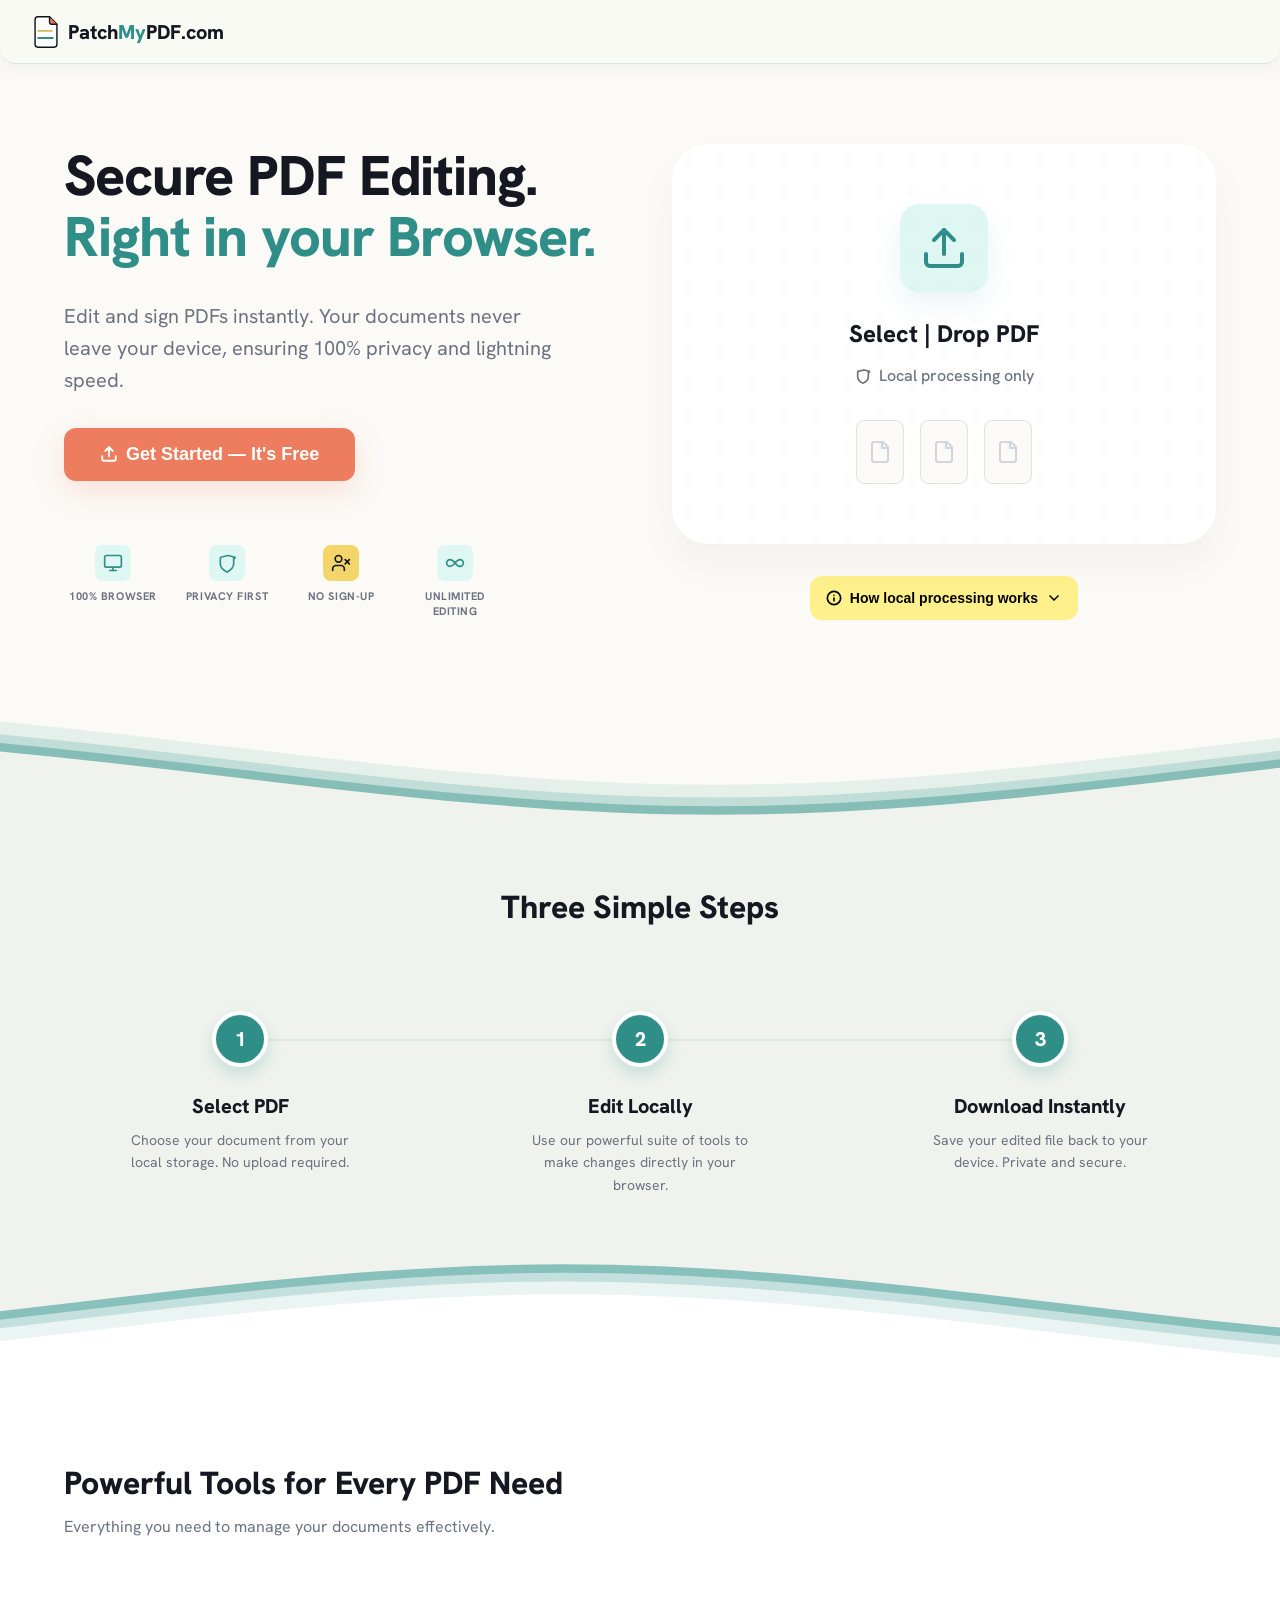
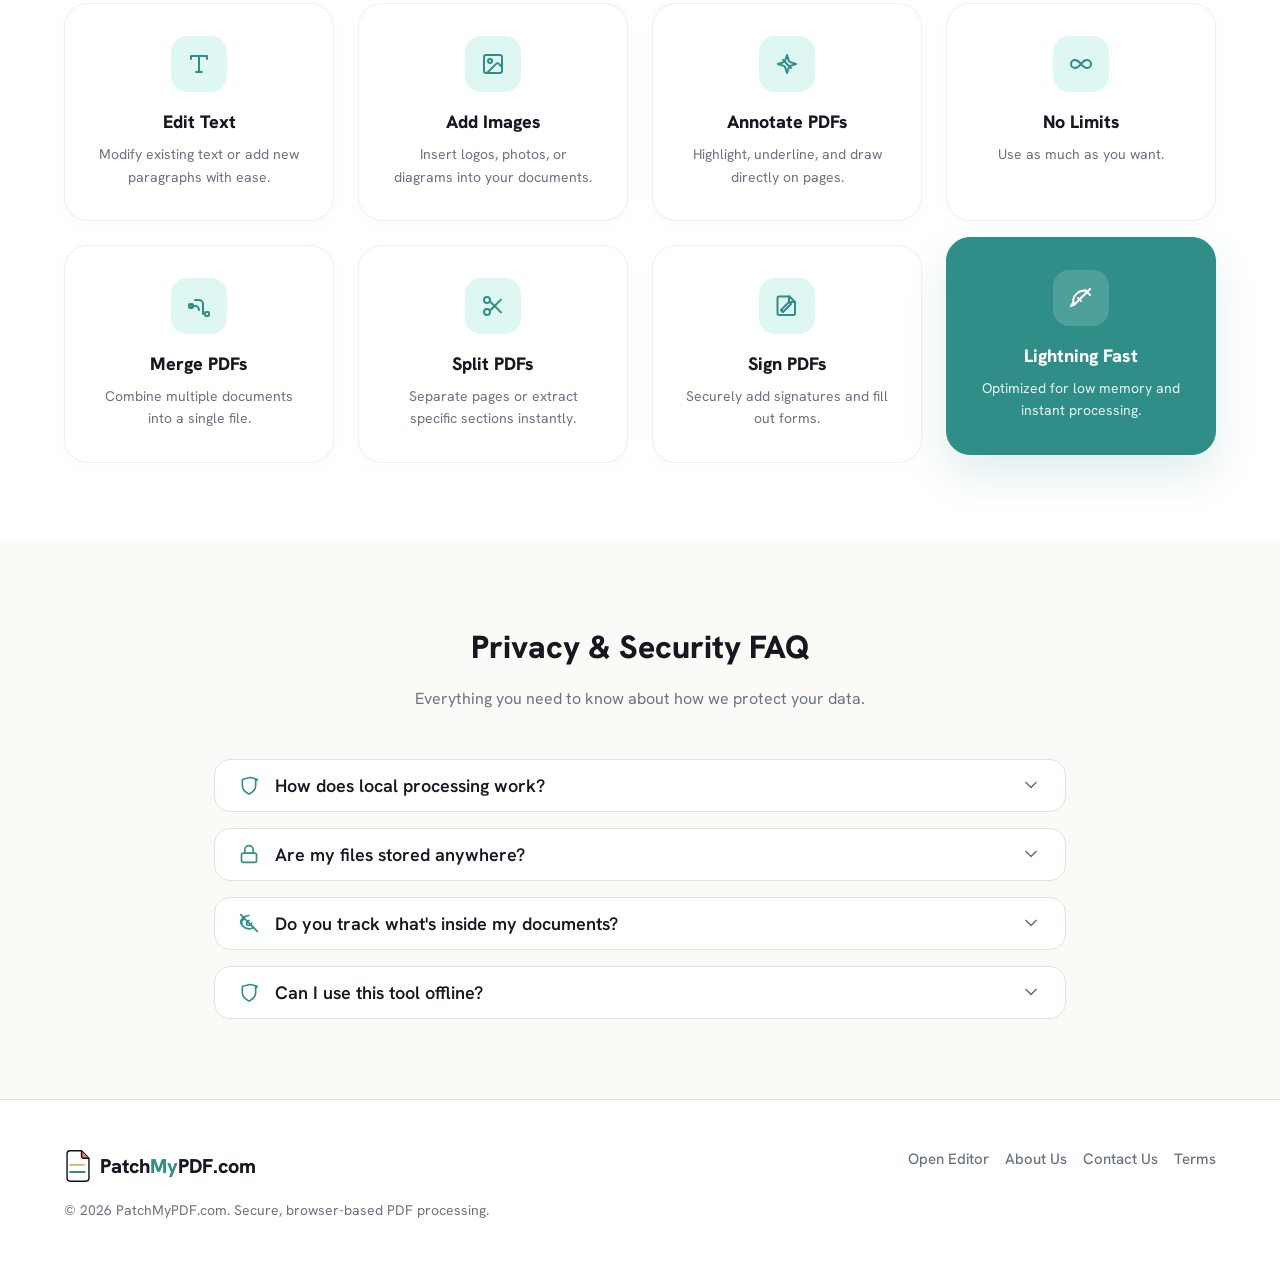
==== commit ccf5a4a0: "new pages + bug fixes:" ====
--- a/index.html
+++ b/index.html
@@ -111,22 +111,23 @@
       ]
     }
     </script>
-    <script type="module" crossorigin src="/assets/main-CG0YX81s.js"></script>
-    <link rel="modulepreload" crossorigin href="/assets/analytics-B2dEZKjY.js">
-    <link rel="modulepreload" crossorigin href="/assets/rolldown-runtime-BKS5pmYO.js">
-    <link rel="modulepreload" crossorigin href="/assets/vendor-pdf-BOx2IEI9.js">
-    <link rel="stylesheet" crossorigin href="/assets/landing-Bcj4evQU.css">
+    <script type="module" crossorigin src="/assets/main-Ct_56YSO.js"></script>
+    <link rel="modulepreload" crossorigin href="/assets/analytics-__KR5HsC.js">
+    <link rel="modulepreload" crossorigin href="/assets/rolldown-runtime-CGxjv4xr.js">
+    <link rel="modulepreload" crossorigin href="/assets/vendor-Di7K_IUS.js">
+    <link rel="modulepreload" crossorigin href="/assets/vendor-pdf-DwmJ3iZk.js">
+    <link rel="stylesheet" crossorigin href="/assets/landing-CSXcK548.css">
   </head>
   <body>
     <!-- Header -->
     <header>
       <div class="container nav-container">
-        <a href="./index.html" class="logo-wrap">
-          <div class="logo-box">
-            <img src="/logo-mark.svg" alt="" width="28" height="36" />
-          </div>
-          <span class="logo-text">Patch<span class="logo-highlight">My</span>PDF.com</span>
-        </a>
+        <a href="./index.html" class="logo-wrap">
+          <div class="logo-box">
+            <img src="/logo-mark.svg" alt="" width="28" height="36" />
+          </div>
+          <span class="logo-text">Patch<span class="logo-highlight">My</span>PDF.com</span>
+        </a>
       </div>
     </header>
 
@@ -583,19 +584,22 @@
     <footer>
       <div class="container footer-content">
         <div class="footer-left">
-          <a href="./index.html" class="logo-wrap">
-            <div class="logo-box">
-              <img src="/logo-mark.svg" alt="" width="28" height="36" />
-            </div>
-            <span class="logo-text">Patch<span class="logo-highlight">My</span>PDF.com</span>
-          </a>
+          <a href="./index.html" class="logo-wrap">
+            <div class="logo-box">
+              <img src="/logo-mark.svg" alt="" width="28" height="36" />
+            </div>
+            <span class="logo-text">Patch<span class="logo-highlight">My</span>PDF.com</span>
+          </a>
           <p class="footer-copy">© 2026 PatchMyPDF.com. Secure, browser-based PDF processing.</p>
-        </div>
-        <div class="footer-right">
-          <a href="./about.html" style="color: #6B7280; text-decoration: none; font-weight: 500; font-size: 15px;">About Us</a>
-        </div>
-      </div>
-    </footer>
+        </div>
+        <div class="footer-right footer-links">
+          <a href="./editor.html">Open Editor</a>
+          <a href="./about.html">About Us</a>
+          <a href="./contact.html">Contact Us</a>
+          <a href="./terms.html">Terms</a>
+        </div>
+      </div>
+    </footer>
 
     <!-- Landing page script entry --> 
--- a/assets/landing-CSXcK548.css
+++ b/assets/landing-CSXcK548.css
@@ -0,0 +1 @@
+:root{--color-primary:#2f8f88;--color-primary-light:#59b2ac;--color-primary-dark:#17625d;--color-primary-contrast:#fff;--color-secondary:#151821;--color-secondary-light:#dff7f2;--color-secondary-dark:#000;--color-accent-coral:#ee7d5f;--color-accent-coral-dark:#d9654b;--color-accent-amber:#f4d56a;--color-bg-default:#fbfaf6;--color-bg-paper:#fff;--color-bg-surface-2:#dff7f2;--color-text-primary:#151821;--color-text-secondary:#6b7280;--color-text-muted:#6b7280;--color-border:#dde5e1;--color-border-strong:#b9c8c2;--color-divider:#dde5e1;--color-error:#dc2626;--color-error-light:#fee2e2;--color-warning:#f4d56a;--color-success:#2f8f88;--color-success-light:#dff7f2;--font-sans:"Hanken Grotesk", "Inter", -apple-system, BlinkMacSystemFont, "Segoe UI", Roboto, sans-serif;--border-radius-lg:32px;--border-radius-md:20px;--border-radius-sm:12px;--shadow-sm:0 4px 20px #11182705;--shadow-md:0 10px 30px #1118270a;--shadow-lg:0 20px 50px #11182714;--shadow-primary:0 10px 30px #2f8f8833;--shadow-primary-hover:0 15px 35px #2f8f884d;--shadow-coral:0 10px 30px #ee7d5f33;--shadow-highlight:0 20px 40px #2f8f8826}*{box-sizing:border-box;margin:0;padding:0}body{font-family:var(--font-sans);background-color:var(--color-bg-default);color:var(--color-text-primary);-webkit-font-smoothing:antialiased;-moz-osx-font-smoothing:grayscale;line-height:1.5}.container{width:100%;max-width:1200px;margin:0 auto;padding:0 16px}@media (width>=600px){.container{padding:0 24px}}.container-md{width:100%;max-width:900px;margin:0 auto;padding:0 16px}@media (width>=600px){.container-md{padding:0 24px}}header{z-index:1100;-webkit-backdrop-filter:blur(8px);border-bottom:1px solid var(--color-divider);box-sizing:border-box;background-color:#fbfaf6cc;border-bottom-right-radius:16px;border-bottom-left-radius:16px;align-items:center;height:64px;display:flex;position:sticky;top:0;box-shadow:0 4px 20px #0000000d}header .nav-container{justify-content:space-between;align-items:center;width:100%;max-width:none;padding-left:16px;padding-right:16px;display:flex}@media (width>=600px){header .nav-container{padding-left:32px;padding-right:32px}}.logo-wrap{color:inherit;align-items:center;gap:8px;text-decoration:none;display:flex}.logo-box{justify-content:center;align-items:center;display:flex}.logo-box img{width:28px;height:36px;display:block}.logo-text{letter-spacing:0;color:var(--color-text-primary);font-size:20px;font-weight:800}.logo-highlight{color:var(--color-primary)}.hero{padding-top:48px;padding-bottom:64px}@media (width>=900px){.hero{padding-top:80px;padding-bottom:80px}}.hero-grid{grid-template-columns:1fr;align-items:center;gap:64px;display:grid}@media (width>=768px){.hero-grid{grid-template-columns:1fr 1fr;gap:64px}}.hero-content{text-align:center;flex-direction:column;align-items:center;gap:32px;display:flex}@media (width>=768px){.hero-content{text-align:left;align-items:flex-start}}.hero-title{letter-spacing:-.02em;color:var(--color-text-primary);font-size:36px;font-weight:800;line-height:1.1}@media (width>=992px){.hero-title{font-size:56px}}.hero-title span{color:var(--color-primary)}.hero-desc{color:var(--color-text-secondary);max-width:500px;font-size:20px;line-height:1.6}.btn-primary{border-radius:var(--border-radius-sm);background:var(--color-accent-coral);color:#fff;cursor:pointer;box-shadow:var(--shadow-coral);border:none;justify-content:center;align-items:center;gap:8px;padding:16px 36px;font-size:18px;font-weight:700;text-decoration:none;transition:all .3s cubic-bezier(.4,0,.2,1);display:inline-flex}.btn-primary:hover{background:var(--color-accent-coral-dark);transform:translateY(-2px);box-shadow:0 15px 35px #ee7d5f4d}.btn-primary:disabled{color:#9ca3af;cursor:not-allowed;box-shadow:none;background:#dde5e1;transform:none!important}.btn-text{border-radius:var(--border-radius-sm);color:var(--color-primary-dark);cursor:pointer;background:0 0;border:none;justify-content:center;align-items:center;gap:8px;padding:12px 24px;font-size:14px;font-weight:600;transition:all .2s;display:inline-flex}.btn-text:hover{background-color:var(--color-bg-surface-2)}.badges-grid{grid-template-columns:repeat(2,1fr);justify-items:center;gap:16px;width:100%;max-width:440px;padding-top:32px;display:grid}@media (width>=480px){.badges-grid{grid-template-columns:repeat(4,1fr)}}.badge-item{text-align:center;flex-direction:column;align-items:center;gap:8px;max-width:90px;display:flex}.badge-icon{color:var(--color-primary);background-color:var(--color-bg-surface-2);border-radius:8px;justify-content:center;align-items:center;padding:8px;display:flex}.badge-item:nth-child(3) .badge-icon{background-color:var(--color-accent-amber);color:var(--color-text-primary)}.badge-label{color:var(--color-text-secondary);letter-spacing:.05em;font-size:11px;font-weight:700;line-height:1.4}.drop-paper{background-color:var(--color-bg-paper);cursor:pointer;background-image:url("data:image/svg+xml,%3csvg width='100%25' height='100%25' xmlns='http://www.w3.org/2000/svg'%3e%3crect width='100%25' height='100%25' fill='none' rx='36' ry='36' stroke='%23DDE5E1' stroke-width='4' stroke-dasharray='8%2c 6' stroke-linecap='round'/%3e%3c/svg%3e");background-repeat:no-repeat;background-size:100% 100%;border:none;border-radius:36px;flex-direction:column;justify-content:center;align-items:center;min-height:400px;padding:48px;transition:all .5s cubic-bezier(.34,1.56,.64,1);display:flex;position:relative;box-shadow:0 10px 40px #00000004}.drop-paper:before{content:"";opacity:0;pointer-events:none;z-index:1;background-image:url("data:image/svg+xml,%3csvg width='100%25' height='100%25' xmlns='http://www.w3.org/2000/svg'%3e%3crect width='100%25' height='100%25' fill='none' rx='26' ry='26' stroke='%23EE7D5F' stroke-width='2' stroke-dasharray='10%2c 8' stroke-linecap='round'/%3e%3c/svg%3e");background-repeat:no-repeat;background-size:100% 100%;border-radius:26px;transition:all .6s cubic-bezier(.34,1.56,.64,1);position:absolute;inset:10px}.drop-paper:hover{background-image:url("data:image/svg+xml,%3csvg width='100%25' height='100%25' xmlns='http://www.w3.org/2000/svg'%3e%3crect width='100%25' height='100%25' fill='none' rx='36' ry='36' stroke='%232F8F88' stroke-width='4' stroke-dasharray='15%2c 10' stroke-linecap='round'/%3e%3c/svg%3e");background-color:var(--color-bg-default);transform:translateY(-12px)scale(1.01);box-shadow:0 40px 80px #2f8f881a}.drop-paper:hover:before{opacity:.4;transform:scale(1.01)}.drop-paper:hover .upload-icon-box{transform:scale(1.15)rotate(5deg)}.drop-paper.dragging{background-image:url("data:image/svg+xml,%3csvg width='100%25' height='100%25' xmlns='http://www.w3.org/2000/svg'%3e%3crect width='100%25' height='100%25' fill='none' rx='36' ry='36' stroke='%232F8F88' stroke-width='4' stroke-dasharray='12%2c 12' stroke-linecap='square'/%3e%3c/svg%3e");background-color:var(--color-bg-surface-2)}.drop-paper.staged{cursor:default;background-image:none;background-color:var(--color-bg-paper);border-radius:36px;padding:32px;box-shadow:0 20px 40px #0000000a}.drop-paper.staged:hover{background-color:var(--color-bg-paper);transform:none;box-shadow:0 20px 40px #0000000a}.dots-pattern{opacity:.05;pointer-events:none;background-image:radial-gradient(var(--color-primary) 2px, transparent 2px);background-size:32px 32px;position:absolute;inset:0}.upload-view-content{pointer-events:none;flex-direction:column;justify-content:center;align-items:center;display:flex}.upload-icon-box{border-radius:var(--border-radius-md);background-color:var(--color-bg-surface-2);color:var(--color-primary);justify-content:center;align-items:center;margin-bottom:24px;padding:20px;transition:all .3s;display:flex;box-shadow:0 12px 24px #2f8f881a}.drop-paper.dragging .upload-icon-box{background-color:var(--color-primary);color:#fff}.upload-title{margin-bottom:12px;font-size:24px;font-weight:800}.upload-subtitle{color:var(--color-text-secondary);align-items:center;gap:8px;margin-bottom:32px;font-size:16px;font-weight:500;display:flex}.file-cards-preview{gap:16px;display:flex}.preview-card{background-color:var(--color-bg-default);color:#d1d5db;border:1px solid #dde5e1;border-radius:8px;justify-content:center;align-items:center;width:48px;height:64px;display:flex}.staging-view-content,.password-view-content{text-align:center;cursor:default;flex-direction:column;align-items:center;width:100%;display:flex}:is(.drop-paper:has(.staging-view-content),.drop-paper:has(.password-view-content)){cursor:default;background-image:none;border-radius:36px;padding:32px;box-shadow:0 20px 40px #0000000a}:is(.drop-paper:has(.staging-view-content):hover,.drop-paper:has(.password-view-content):hover){background-color:var(--color-bg-paper);transform:none;box-shadow:0 20px 40px #0000000a}.staged-icon-wrap{margin-bottom:24px;display:inline-flex;position:relative}.staged-icon-box{border-radius:var(--border-radius-sm);background-color:var(--color-bg-surface-2);color:var(--color-primary);padding:12px;display:flex;box-shadow:0 8px 24px #2f8f8814}.success-badge{background-color:var(--color-success);color:#fff;border:3px solid #fff;border-radius:50%;padding:4px;display:flex;position:absolute;top:-10px;right:-10px}.staged-name{text-overflow:ellipsis;white-space:nowrap;text-align:center;max-width:280px;margin-bottom:4px;font-size:20px;font-weight:700;overflow:hidden}.staged-details{color:var(--color-text-secondary);text-align:center;margin-bottom:24px;font-size:14px}.staged-action-title{color:var(--color-text-secondary);letter-spacing:.05em;text-transform:uppercase;text-align:center;margin-bottom:16px;font-size:11px;font-weight:700}.progress-bar-container{width:80%;margin-bottom:16px;display:none}.progress-bar{background-color:#dde5e1;border-radius:4px;width:100%;height:6px;position:relative;overflow:hidden}.progress-bar-fill{background-color:var(--color-primary);transform-origin:0%;width:100%;height:100%;animation:2s linear infinite loadingAnim}@keyframes loadingAnim{0%{transform:translate(-100%)scaleX(.5)}50%{transform:translate(-20%)scaleX(.7)}to{transform:translate(100%)scaleX(.5)}}.processing-text{color:var(--color-primary);text-align:center;letter-spacing:.05em;margin-top:8px;font-size:11px;font-weight:700}.lock-icon-box{background-color:var(--color-primary);color:#fff;border-radius:12px;justify-content:center;align-items:center;margin-bottom:24px;padding:12px;display:inline-flex;box-shadow:0 8px 24px #2f8f881a}.password-input-group{flex-direction:column;align-items:center;width:100%;max-width:320px;margin-bottom:24px;display:flex}.password-input-wrapper{width:100%;position:relative}.password-input-field{border-radius:var(--border-radius-sm);border:1px solid var(--color-divider);width:100%;font-size:16px;font-family:var(--font-sans);background-color:#fff;padding:16px 48px 16px 16px;transition:border-color .2s}.password-input-field:focus{border-color:var(--color-primary);outline:none}.password-label{color:var(--color-text-secondary);background-color:#fff;padding:0 4px;font-size:12px;font-weight:600;position:absolute;top:-8px;left:12px}.toggle-password-btn{cursor:pointer;color:var(--color-text-secondary);background:0 0;border:none;display:flex;position:absolute;top:50%;right:12px;transform:translateY(-50%)}.password-btn-group{gap:16px;width:100%;max-width:320px;display:flex}.password-btn-group button{flex:1}.alert-error{background-color:var(--color-error-light);color:var(--color-error);text-align:left;border:1px solid #ba1a1a26;border-radius:8px;width:100%;max-width:320px;margin-bottom:24px;padding:12px 16px;font-size:14px;font-weight:500}.global-error-box{background-color:var(--color-error-light);color:var(--color-error);border:1px solid var(--color-error);border-radius:8px;align-items:center;gap:12px;width:100%;max-width:400px;margin-bottom:24px;padding:12px 16px;font-size:14px;font-weight:600;display:none}.spinner-small{border:3px solid #ffffff4d;border-top-color:#fff;border-radius:50%;width:20px;height:20px;animation:1s ease-in-out infinite spin}@keyframes spin{to{transform:rotate(360deg)}}.how-it-works-wrap{text-align:center;flex-direction:column;align-items:center;width:100%;margin-top:32px;display:flex}.how-it-works-toggle{color:#000;cursor:pointer;background:#fef08a;border:none;border-radius:12px;outline:none;justify-content:center;align-items:center;gap:8px;height:44px;padding:0 16px;font-size:14px;font-weight:600;transition:all .2s;display:inline-flex}.how-it-works-toggle:hover{background-color:#fde047}.how-it-works-toggle:focus-visible{outline:2px solid var(--color-primary)}.chevron-icon{transition:transform .2s}.how-it-works-content{border-radius:var(--border-radius-lg);background-color:var(--color-bg-default);border:1px solid var(--color-divider);text-align:center;width:100%;margin-top:16px;padding:32px;display:none;box-shadow:0 8px 32px #0000000f}.how-it-works-content p{color:var(--color-text-secondary);font-size:15px;line-height:1.6}.steps-section{background-color:#f0f2ed;padding:64px 0;position:relative}.steps-title{text-align:center;color:var(--color-text-primary);margin-bottom:80px;font-size:32px;font-weight:800}.steps-grid{grid-template-columns:1fr;gap:48px;display:grid;position:relative}@media (width>=768px){.steps-grid{grid-template-columns:repeat(3,1fr)}}.steps-line{z-index:1;background-color:#2f8f881a;height:2px;display:none;position:absolute;top:28px;left:15%;right:15%}@media (width>=768px){.steps-line{display:block}}.step-card{text-align:center;z-index:2;flex-direction:column;align-items:center;gap:24px;display:flex;position:relative}.step-number{background-color:var(--color-primary);color:#fff;border:4px solid #fff;border-radius:50%;justify-content:center;align-items:center;width:56px;height:56px;font-size:20px;font-weight:800;display:flex;box-shadow:0 8px 16px #2f8f8833}.step-card-title{color:var(--color-text-primary);margin-bottom:8px;font-size:20px;font-weight:800}.step-card-desc{color:var(--color-text-secondary);max-width:240px;font-size:14px;line-height:1.6}.wave-transition{width:100%;height:120px;line-height:0;position:relative;overflow:hidden}.top-wave{background-color:var(--color-bg-default);margin-top:-1px}.bottom-wave{background-color:var(--color-bg-paper);margin-bottom:-1px}.wave-container{z-index:0;width:100%;height:100%;line-height:0;position:absolute;left:0;overflow:hidden}.top-wave .wave-container{bottom:0}.bottom-wave .wave-container{top:0;transform:rotate(180deg)}.waves-svg{width:calc(100% + 400px);height:100%;margin-right:-400px;display:block;position:relative}.parallax>use{animation:25s cubic-bezier(.55,.5,.45,.5) infinite moveForever}.parallax>use:first-child{fill:var(--color-primary);opacity:.1;animation-duration:7s;animation-delay:-2s}.parallax>use:nth-child(2){fill:var(--color-primary);opacity:.2;animation-duration:10s;animation-delay:-3s}.parallax>use:nth-child(3){fill:var(--color-primary);opacity:.4;animation-duration:13s;animation-delay:-4s}.parallax>use:nth-child(4){fill:#f0f2ed;opacity:1;animation-duration:20s;animation-delay:-5s}@keyframes moveForever{0%{transform:translate(-90px)}to{transform:translate(85px)}}.tools-section{background-color:var(--color-bg-paper);padding-top:80px;padding-bottom:80px}.tools-header{flex-direction:column;gap:8px;margin-bottom:64px;display:flex}.tools-section-title{color:var(--color-text-primary);font-size:32px;font-weight:800}.tools-section-desc{color:var(--color-text-secondary);font-size:16px}.tools-cards-grid{grid-template-columns:1fr;gap:24px;display:grid}@media (width>=576px){.tools-cards-grid{grid-template-columns:repeat(2,1fr)}}@media (width>=992px){.tools-cards-grid{grid-template-columns:repeat(4,1fr)}}.tool-card{background-color:var(--color-bg-paper);text-align:center;cursor:pointer;border:1px solid #0000000f;border-radius:24px;flex-direction:column;align-items:center;padding:32px;transition:all .3s cubic-bezier(.4,0,.2,1);display:flex;box-shadow:0 4px 20px #00000005}.tool-card:hover,.tool-card.active{background-color:var(--color-primary);border-color:var(--color-primary);color:#fff;box-shadow:var(--shadow-highlight);transform:translateY(-8px)}.tool-card-icon-box{background-color:var(--color-bg-surface-2);color:var(--color-primary);border-radius:16px;margin-bottom:16px;padding:16px;transition:all .3s;display:flex}.tool-card:hover .tool-card-icon-box,.tool-card.active .tool-card-icon-box{color:#fff;background-color:#ffffff26}.tool-card-title{color:var(--color-text-primary);margin-bottom:8px;font-size:18px;font-weight:800;transition:color .3s}.tool-card:hover .tool-card-title,.tool-card.active .tool-card-title{color:#fff}.tool-card-desc{color:var(--color-text-secondary);font-size:14px;line-height:1.6;transition:color .3s}.tool-card:hover .tool-card-desc,.tool-card.active .tool-card-desc{color:#ffffffe6}.faq-section{background-color:var(--color-bg-default);padding-top:80px;padding-bottom:80px}.faq-header{text-align:center;flex-direction:column;gap:16px;margin-bottom:48px;display:flex}.faq-title{color:var(--color-text-primary);font-size:32px;font-weight:800}.faq-desc{color:var(--color-text-secondary);font-size:16px}.faq-list{flex-direction:column;gap:16px;display:flex}.accordion-item{background-color:var(--color-bg-paper);border:1px solid var(--color-divider);border-radius:16px;transition:border-color .2s;overflow:hidden}.accordion-header{cursor:pointer;-webkit-user-select:none;user-select:none;outline:none;justify-content:space-between;align-items:center;padding:12px 24px;transition:background-color .2s;display:flex}.accordion-header:focus{outline:none}.accordion-header:focus-visible{background-color:#2f8f880a}.accordion-header:hover{background-color:#00000004}.accordion-header-left{align-items:center;gap:16px;display:flex}.accordion-icon{color:var(--color-primary);display:flex}.accordion-question{font-size:18px;font-weight:600}.accordion-chevron{color:var(--color-text-secondary);transition:transform .2s;display:flex}.accordion-item.active .accordion-chevron{transform:rotate(180deg)}.accordion-details{max-height:0;transition:max-height .3s cubic-bezier(.4,0,.2,1);overflow:hidden}.accordion-answer{color:var(--color-text-secondary);padding:0 24px 24px 56px;font-size:16px;line-height:1.6}footer{background-color:var(--color-bg-paper);border-top:1px solid var(--color-divider);padding-top:48px;padding-bottom:48px}.footer-content{flex-direction:column;justify-content:space-between;align-items:center;gap:32px;display:flex}@media (width>=768px){.footer-content{flex-direction:row;align-items:flex-start}}.footer-left{flex-direction:column;align-items:center;gap:16px;display:flex}@media (width>=768px){.footer-left{align-items:flex-start}}.footer-copy{color:var(--color-text-secondary);text-align:center;max-width:500px;font-size:14px}@media (width>=768px){.footer-copy{text-align:left}}.footer-links{flex-wrap:wrap;justify-content:center;gap:16px;display:flex}.footer-links a{color:#6b7280;font-size:15px;font-weight:500;text-decoration:none;transition:color .2s}.footer-links a:hover,.footer-links a[aria-current=page]{color:var(--color-primary)}.action-buttons-stack{flex-direction:column;align-items:center;width:100%;margin-top:16px;display:flex}.primary-action-wrap{flex-direction:column;align-items:center;gap:16px;width:100%;margin-bottom:32px;display:flex}.btn-text-full{border-radius:var(--border-radius-sm);width:100%;color:var(--color-text-secondary);cursor:pointer;background:0 0;border:none;justify-content:center;align-items:center;gap:8px;padding:8px 0;font-size:14px;font-weight:500;transition:all .2s;display:inline-flex}.btn-text-full:hover{background-color:var(--color-error-light);color:var(--color-error)}
